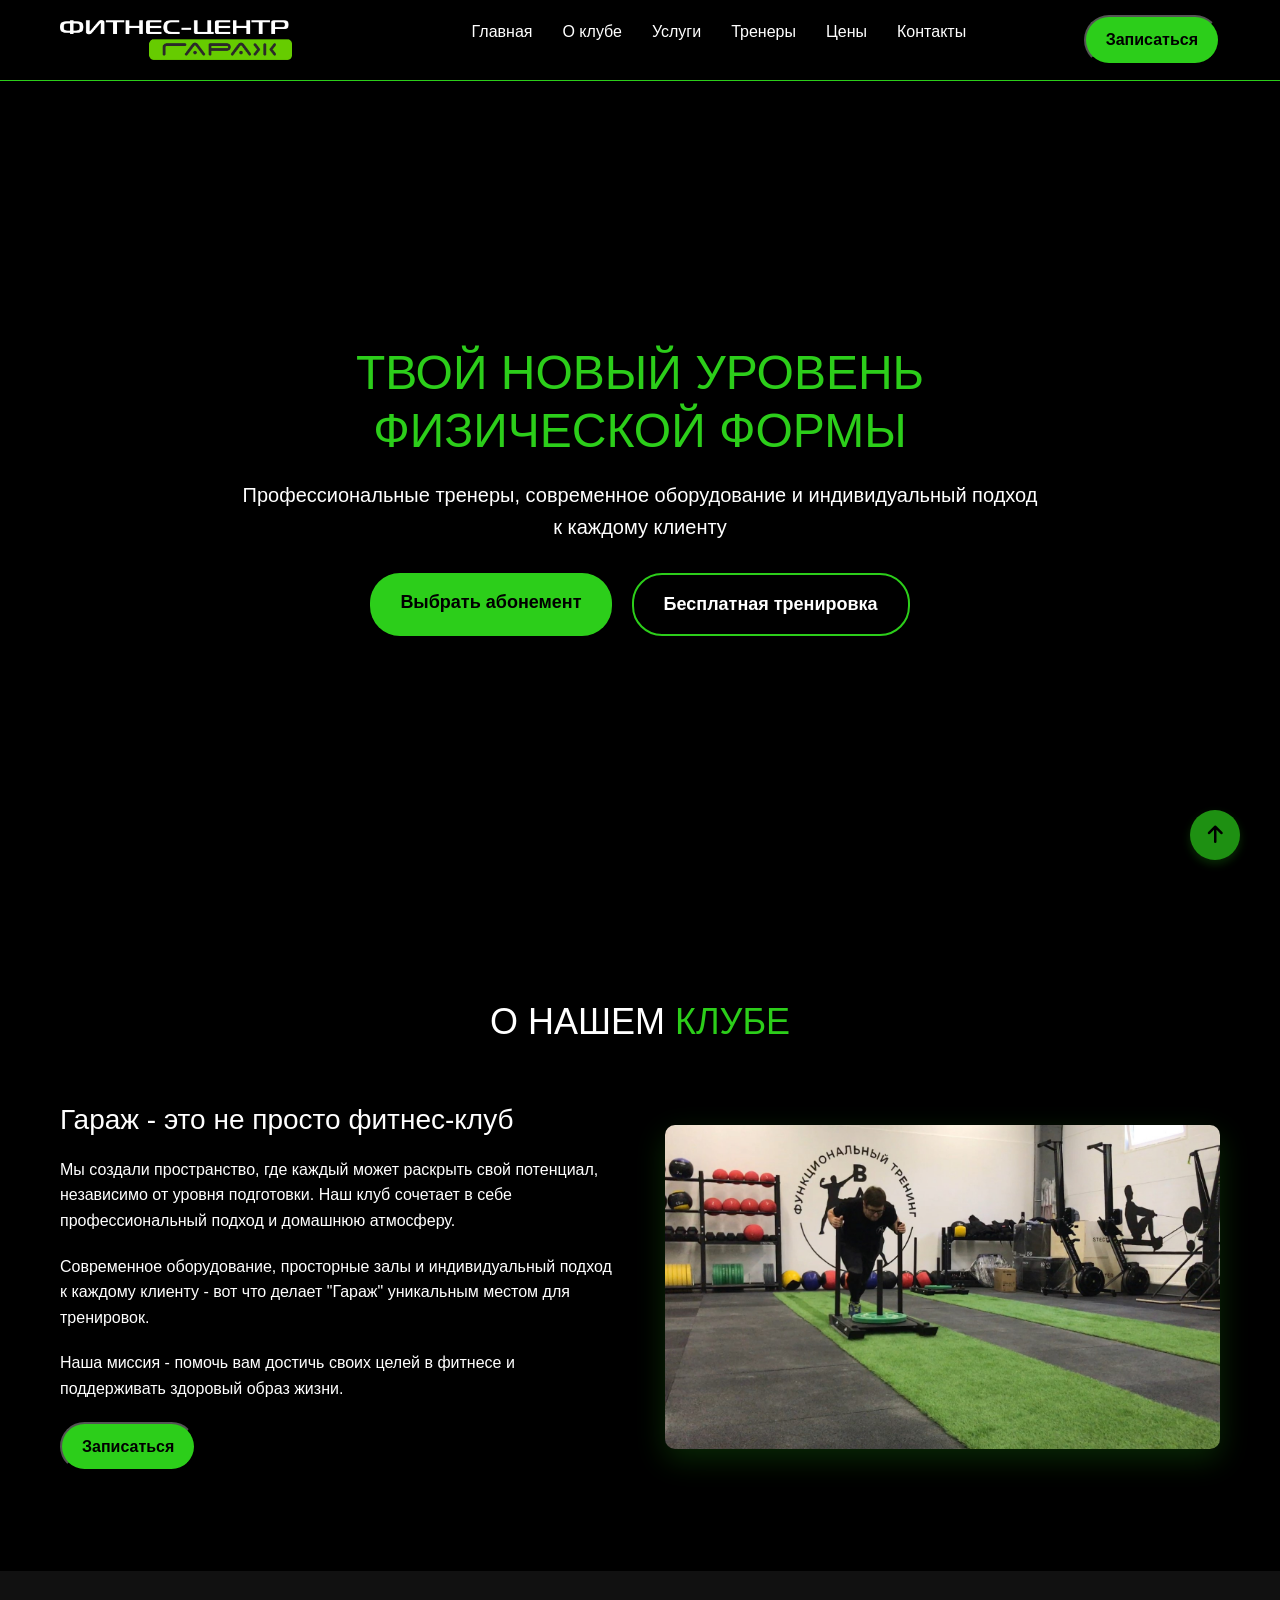
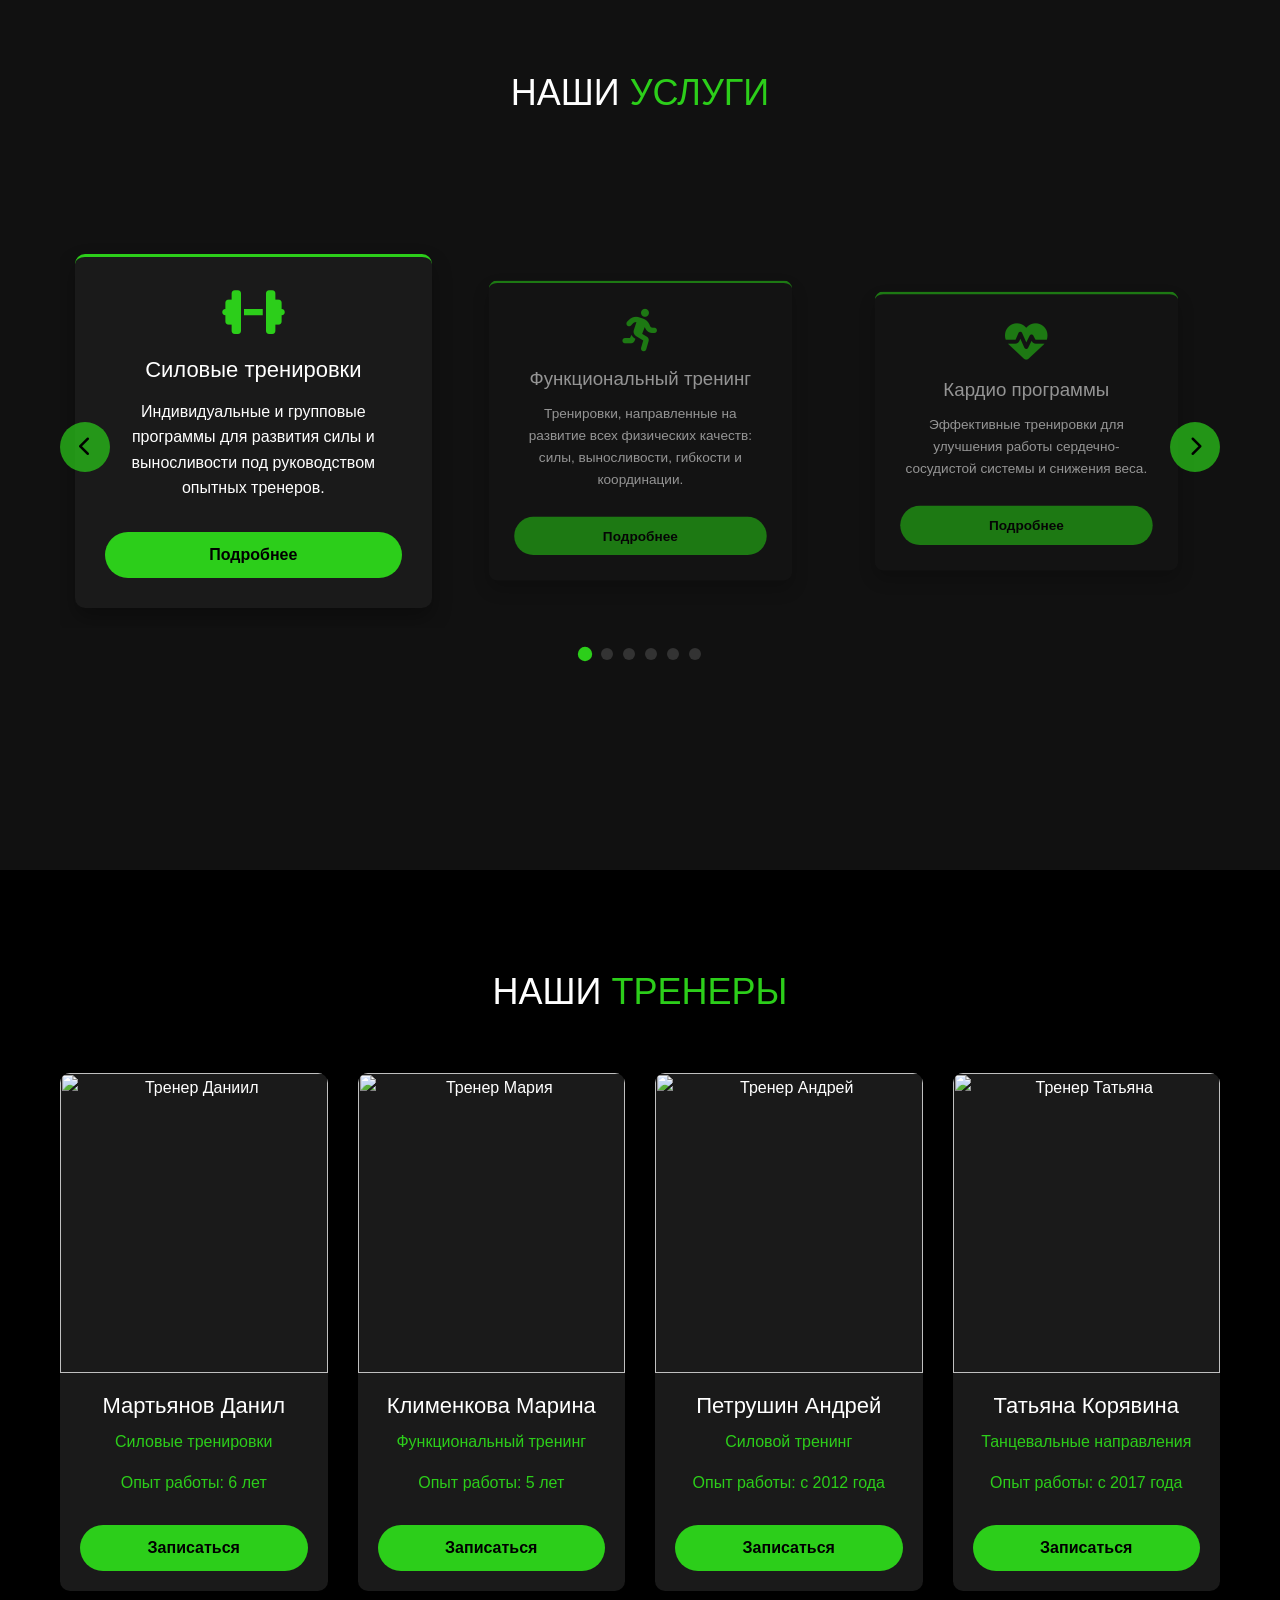
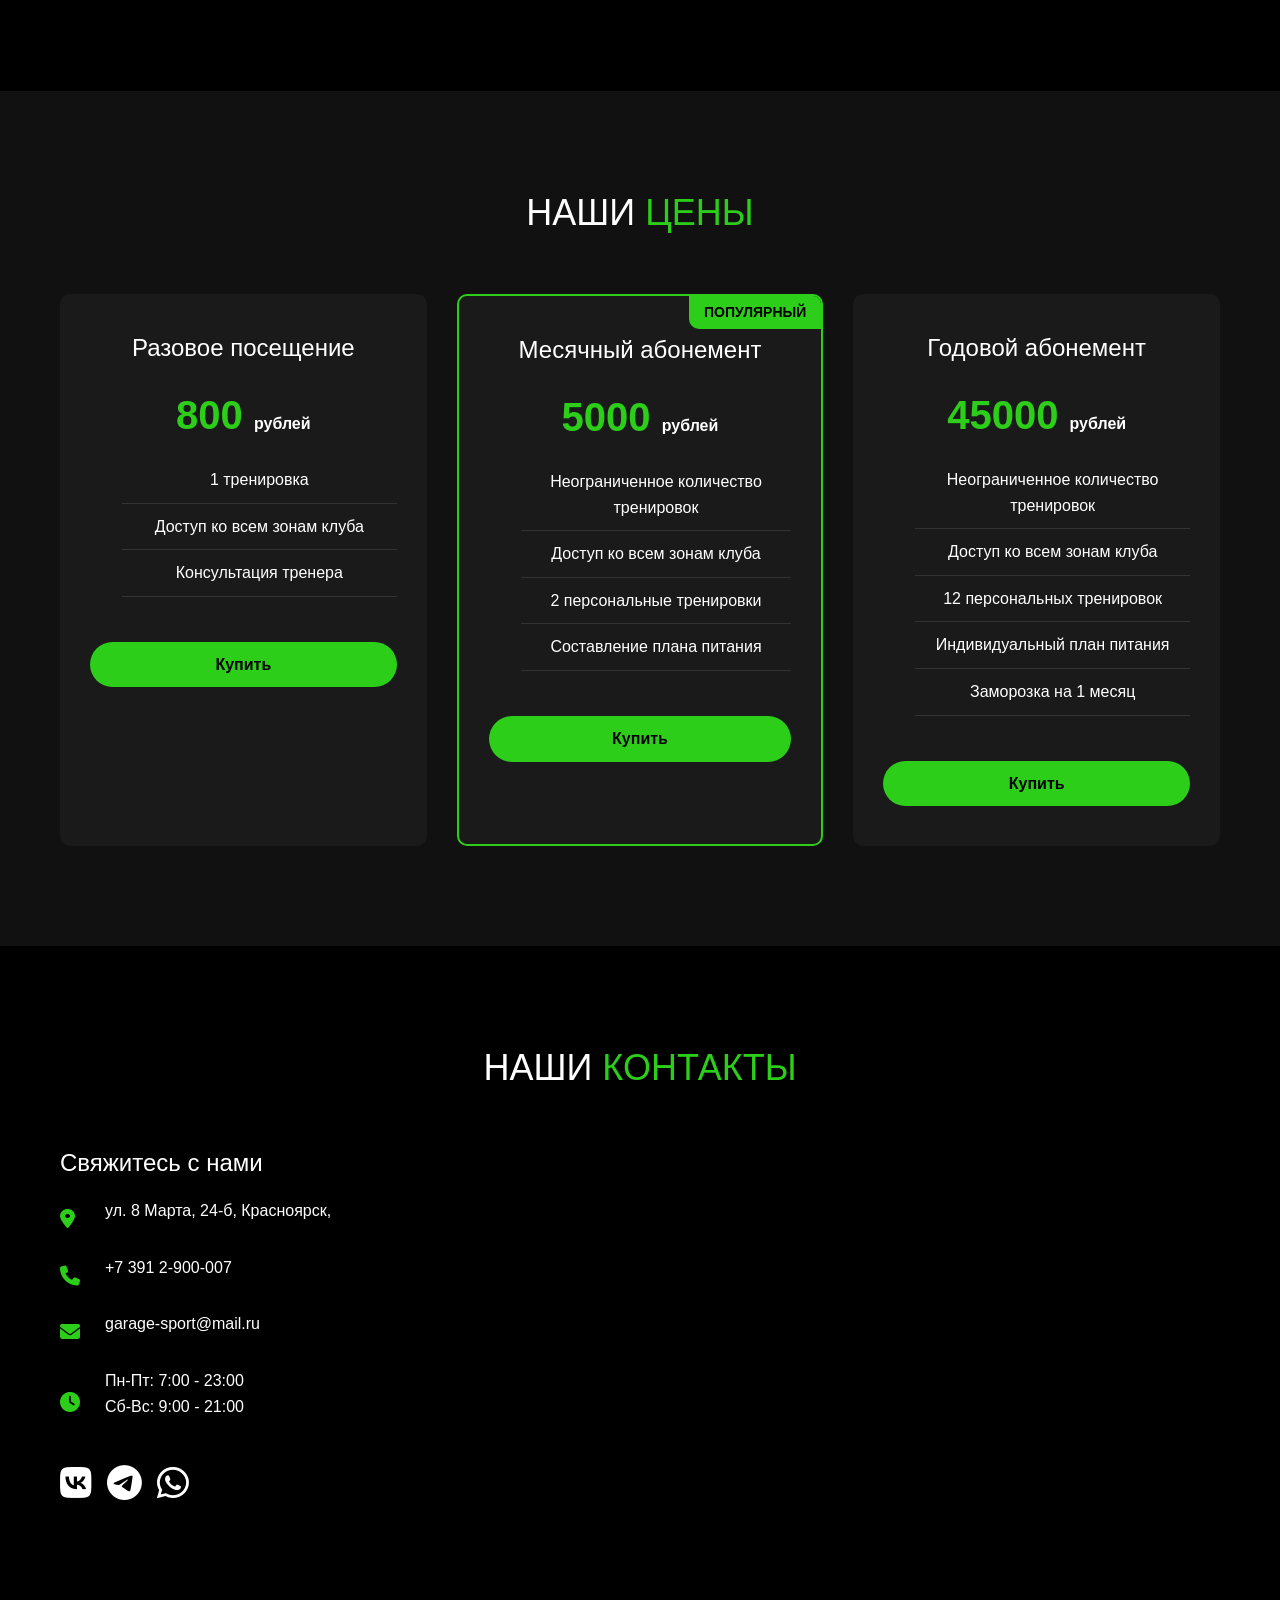
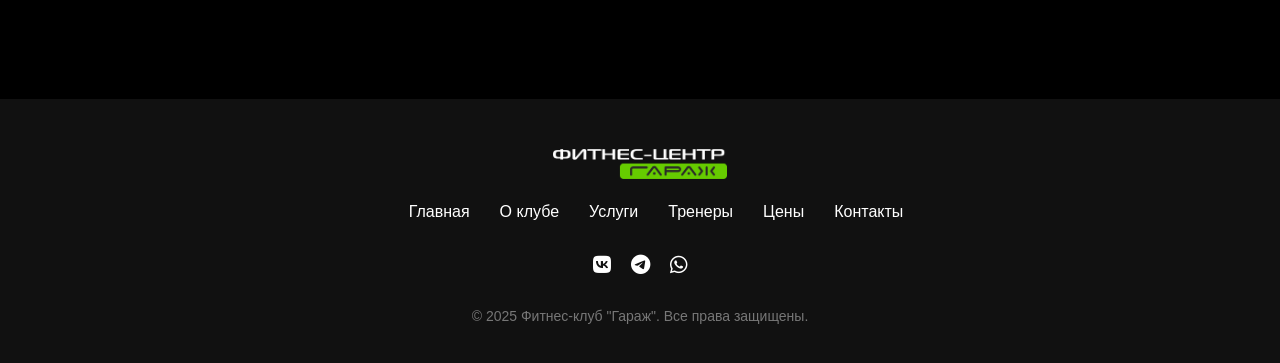
==== docs/index.html @ 4c345657 "Add files via upload" ====
<html lang="ru">
<head>
    <meta charset="UTF-8">
    <title>Фитнес-клуб "Гараж" - Тренировки нового уровня</title>
    <link rel="stylesheet" href="https://cdnjs.cloudflare.com/ajax/libs/font-awesome/6.4.0/css/all.min.css">
    <link href="https://cdn.jsdelivr.net/npm/bootstrap@5.3.0/dist/css/bootstrap.min.css" rel="stylesheet">
    <link rel="stylesheet" href="Main.css">
    <link rel="icon" href="1.png" type="image/png" sizes="64x64">
    <meta name="viewport" content="width=device-width, initial-scale=1.0">
</head>
<body>
    <!-- Шапка с навигацией -->
    <header>
        <div class="container">
            <nav>
                <div class="logo"><img src="garazh_novy_logo1.png" alt="Логотип Гараж" style="height: 40px;"></div>
                <ul class="nav-links">
                    <li><a href="#home">Главная</a></li>
                    <li><a href="#about">О клубе</a></li>
                    <li><a href="#services">Услуги</a></li>
                    <li><a href="#trainers">Тренеры</a></li>
                    <li><a href="#pricing">Цены</a></li>
                    <li><a href="#contact">Контакты</a></li>
                </ul>
                <button class="cta-button" data-bs-toggle="modal" data-bs-target="#registrationModal">Записаться</button>
                <button class="mobile-menu-button" id="mobileMenuButton">
                    <i class="fas fa-bars"></i>
                </button>
            </nav>
        </div>
        <div class="mobile-menu" id="mobileMenu">
            <ul class="mobile-menu-links">
                <li><a href="#home">Главная</a></li>
                <li><a href="#about">О клубе</a></li>
                <li><a href="#services">Услуги</a></li>
                <li><a href="#trainers">Тренеры</a></li>
                <li><a href="#pricing">Цены</a></li>
                <li><a href="#contact">Контакты</a></li>
                <li><button class="cta-button" data-bs-toggle="modal" data-bs-target="#registrationModal">Записаться</button></li>
            </ul>
        </div>
    </header>

    <!-- Модальное окно записи -->
    <div class="modal fade" id="registrationModal" tabindex="-1" aria-labelledby="registrationModalLabel" aria-hidden="true">
        <div class="modal-dialog">
            <div class="modal-content">
                <div class="modal-header">
                    <h5 class="modal-title" id="registrationModalLabel">Запись на тренировку</h5>
                    <button type="button" class="btn-close" data-bs-dismiss="modal" aria-label="Close"></button>
                </div>
                <div class="modal-body">
                    <form id="contactForm">
                        <div class="mb-3">
                            <label for="name" class="form-label">Ваше имя</label>
                            <input type="text" class="form-control" id="name" name="name" required 
                                pattern="[А-Яа-яЁёA-Za-z\s]+" title="Только буквы разрешены">
                        </div>
                        <div class="mb-3">
                            <label for="phone" class="form-label">Телефон</label>
                            <input type="tel" class="form-control" id="phone" name="phone" required 
                                pattern="[\+0-9]{11,}" title="Пожалуйста, введите корректный номер телефона (не менее 11 цифр)">
                        </div>
                        <div class="mb-3">
                            <label for="email" class="form-label">Email</label>
                            <input type="email" class="form-control" id="email" name="email" required>
                        </div>
                        <div class="mb-3">
                            <label for="service" class="form-label">Услуга</label>
                            <select class="form-select" id="service" name="service" required>
                                <option value="" selected disabled>Выберите услугу</option>
                                <option value="Силовые тренировки">Силовые тренировки</option>
                                <option value="Функциональный тренинг">Функциональный тренинг</option>
                                <option value="Кардио программы">Кардио программы</option>
                                <option value="Персональные тренировки">Персональные тренировки</option>
                            </select>
                        </div>
                        <div class="mb-3">
                            <label for="message" class="form-label">Сообщение</label>
                            <textarea class="form-control" id="message" name="message" rows="3"></textarea>
                        </div>
                        <div class="d-grid">
                            <button type="submit" class="btn btn-success btn-lg">Отправить заявку</button>
                        </div>
                    </form>
                </div>
            </div>
        </div>
    </div>
    <!-- Модальное2 -->
    <div class="modal fade" id="successModal" tabindex="-1" aria-labelledby="successModalLabel" aria-hidden="true">
        <div class="modal-dialog">
            <div class="modal-content">
                <div class="modal-header">
                    <h5 class="modal-title" id="successModalLabel">Успешная запись</h5>
                    <button type="button" class="btn-close" data-bs-dismiss="modal" aria-label="Close"></button>
                </div>
                <div class="modal-body text-center">
                    <i class="fas fa-check-circle text-success mb-3" style="font-size: 4rem;"></i>
                    <h4>Спасибо за вашу заявку!</h4>
                    <p>Мы свяжемся с вами в ближайшее время для подтверждения записи.</p>
                </div>
                <div class="modal-footer justify-content-center">
                    <button type="button" class="btn btn-secondary" data-bs-dismiss="modal">Закрыть</button>
                </div>
            </div>
        </div>
    </div>

    <!-- Герой секция -->
    <section class="hero" id="home">
        <div class="container">
            <div class="hero-content fade-in">
                <h1>ТВОЙ НОВЫЙ УРОВЕНЬ ФИЗИЧЕСКОЙ ФОРМЫ</h1>
                <p>Профессиональные тренеры, современное оборудование и индивидуальный подход к каждому клиенту</p>
                <div class="hero-buttons">
                    <a href="#pricing" class="cta-button">Выбрать абонемент</a>
                    <button class="secondary-button" data-bs-toggle="modal" data-bs-target="#registrationModal">Бесплатная тренировка</button>
                </div>
            </div>
        </div>
    </section>

    <!-- О клубе -->
    <section class="about" id="about">
        <div class="container">
            <h2 class="section-title fade-in">О НАШЕМ <span>КЛУБЕ</span></h2>
            <div class="about-content">
                <div class="about-text fade-in delay-1">
                    <h3>Гараж - это не просто фитнес-клуб</h3>
                    <p>Мы создали пространство, где каждый может раскрыть свой потенциал, независимо от уровня подготовки. Наш клуб сочетает в себе профессиональный подход и домашнюю атмосферу.</p>
                    <p>Современное оборудование, просторные залы и индивидуальный подход к каждому клиенту - вот что делает "Гараж" уникальным местом для тренировок.</p>
                    <p>Наша миссия - помочь вам достичь своих целей в фитнесе и поддерживать здоровый образ жизни.</p>
                    <button class="cta-button" data-bs-toggle="modal" data-bs-target="#registrationModal">Записаться</button>
                </div>
                <div class="about-image fade-in delay-2">
                    <img src="Screenshot_2.jpg" alt="Фитнес клуб Гараж" loading="lazy">
                </div>
            </div>
        </div>
    </section>

    <!-- Услуги -->
    <section class="services" id="services">
        <div class="container">
            <h2 class="section-title fade-in">НАШИ <span>УСЛУГИ</span></h2>
            <div class="services-carousel">
                <div class="services-slides-container">
                    <div class="services-slides">
                        <!--  1 -->
                        <div class="service-slide">
                            <div class="service-card">
                                <div class="service-icon">
                                    <i class="fas fa-dumbbell"></i>
                                </div>
                                <h3>Силовые тренировки</h3>
                                <p>Индивидуальные и групповые программы для развития силы и выносливости под руководством опытных тренеров.</p>
                                <a class="service-button" href="Service.html">Подробнее</a>
                            </div>
                        </div>
                        
                        <!--  2  -->
                        <div class="service-slide active">
                            <div class="service-card">
                                <div class="service-icon">
                                    <i class="fas fa-running"></i>
                                </div>
                                <h3>Функциональный тренинг</h3>
                                <p>Тренировки, направленные на развитие всех физических качеств: силы, выносливости, гибкости и координации.</p>
                                <a class="service-button" href="Service.html">Подробнее</a>
                            </div>
                        </div>
                        
                        <!--  3 -->
                        <div class="service-slide">
                            <div class="service-card">
                                <div class="service-icon">
                                    <i class="fas fa-heartbeat"></i>
                                </div>
                                <h3>Кардио программы</h3>
                                <p>Эффективные тренировки для улучшения работы сердечно-сосудистой системы и снижения веса.</p>
                                <a class="service-button" href="Service.html">Подробнее</a>
                            </div>
                        </div>
                        
                        <!--  4 -->
                        <div class="service-slide">
                            <div class="service-card">
                                <div class="service-icon">
                                    <i class="fas fa-user-md"></i>
                                </div>
                                <h3>Персональные тренировки</h3>
                                <p>Индивидуальный подход к каждому клиенту с учетом его целей, уровня подготовки и физических особенностей.</p>
                                <a class="service-button" href="Service.html">Подробнее</a>
                            </div>
                        </div>
                        
                        <!--  5 -->
                        <div class="service-slide">
                            <div class="service-card">
                                <div class="service-icon">
                                    <i class="fas fa-child"></i>
                                </div>
                                <h3>Детский фитнес</h3>
                                <p>Специальные программы для детей, направленные на гармоничное физическое развитие и формирование здоровых привычек.</p>
                                <a class="service-button" href="Service.html">Подробнее</a>
                            </div>
                        </div>
                        
                        <!--  6 -->
                        <div class="service-slide">
                            <div class="service-card">
                                <div class="service-icon">
                                    <i class="fas fa-utensils"></i>
                                </div>
                                <h3>Магазин спортивного питания</h3>
                                <p>Всё для продуктивного фитнеса в одном месте!</p>
                                <a class="service-button" href="Service.html">Подробнее</a>
                            </div>
                        </div>

                        <!--  7 -->
                        <div class="service-slide">
                            <div class="service-card">
                                <div class="service-icon">
                                    <i class="fa-solid fa-bell-concierge"></i>
                                </div>
                                <h3>Гостиница</h3>
                                <p>Современный гостиничный комплекс, предлагающий комфортные условия проживания в течение любого срока.</p>
                                <a class="service-button" href="Service.html">Подробнее</a>
                            </div>
                        </div>
                        
                        <!--  8 -->
                        <div class="service-slide">
                            <div class="service-card">
                                <div class="service-icon">
                                    <i class="fa-solid fa-wheat-awn-circle-exclamation"></i>
                                </div>
                                <h3>Питание</h3>
                                <p>Разработка индивидуальных программ питания для достижения ваших целей: снижение веса, набор массы или поддержание формы.</p>
                                <a class="service-button" href="Service.html">Подробнее</a>
                            </div>
                        </div>
                    </div>
                </div>
                
                <div class="carousel-controls">
                    <button class="carousel-prev"><i class="fas fa-chevron-left"></i></button>
                    <button class="carousel-next"><i class="fas fa-chevron-right"></i></button>
                </div>
                
                <div class="carousel-dots">
                    <div class="carousel-dot" data-slide="0"></div>
                    <div class="carousel-dot active" data-slide="1"></div>
                    <div class="carousel-dot" data-slide="2"></div>
                    <div class="carousel-dot" data-slide="3"></div>
                    <div class="carousel-dot" data-slide="4"></div>
                    <div class="carousel-dot" data-slide="5"></div>
                </div>
            </div>
        </div>
    </section>

    <!-- Тренеры -->
    <section class="trainers" id="trainers">
        <div class="container">
            <h2 class="section-title fade-in">НАШИ <span>ТРЕНЕРЫ</span></h2>
            <div class="trainers-grid">
                <div class="trainer-card fade-in">
                    <div class="trainer-image">
                        <img src="https://garage-sport.ru/wp-content/uploads/2024/05/Мартьянов.jpg" alt="Тренер Даниил" loading="lazy">
                    </div>
                    <div class="trainer-info">
                        <h3>Мартьянов Данил</h3>
                        <p>Силовые тренировки</p>
                        <p>Опыт работы: 6 лет</p>
                        <a class="trainer-button" href="Teacher_Daniil.html">Записаться</a>
                    </div>
                </div>
                <div class="trainer-card fade-in delay-1">
                    <div class="trainer-image">
                        <img src="https://garage-sport.ru/wp-content/uploads/2021/10/Клименкова-Марина.jpg" alt="Тренер Мария" loading="lazy">
                    </div>
                    <div class="trainer-info">
                        <h3>Клименкова Марина</h3>
                        <p>Функциональный тренинг</p>
                        <p>Опыт работы: 5 лет</p>
                        <a class="trainer-button" href="Teacher_Marina.html">Записаться</a>
                    </div>
                </div>
                <div class="trainer-card fade-in delay-2">
                    <div class="trainer-image">
                        <img src="https://garage-sport.ru/wp-content/uploads/2022/01/Петрушин.jpg" alt="Тренер Андрей" loading="lazy">
                    </div>
                    <div class="trainer-info">
                        <h3>Петрушин Андрей</h3>
                        <p>Силовой  тренинг</p>
                        <p>Опыт работы: с 2012 года</p>
                        <a class="trainer-button" href="Teacher_Andrey.html">Записаться</a>
                    </div>
                </div>
                <div class="trainer-card fade-in">
                    <div class="trainer-image">
                        <img src="https://garage-sport.ru/wp-content/uploads/2023/02/sdas.jpg" alt="Тренер Татьяна" loading="lazy">
                    </div>
                    <div class="trainer-info">
                        <h3>Татьяна Корявина</h3>
                        <p>Танцевальные направления</p>
                        <p>Опыт работы: с 2017 года</p>
                        <a class="trainer-button" href="Teacher_Tatyana .html">Записаться</a>
                    </div>
                </div>
            </div>
        </div>
    </section>

    <!-- Цены -->
    <section class="pricing" id="pricing">
        <div class="container">
            <h2 class="section-title fade-in">НАШИ <span>ЦЕНЫ</span></h2>
            <div class="pricing-grid">
                <div class="pricing-card fade-in">
                    <h3>Разовое посещение</h3>
                    <div class="price">800 <span>рублей</span></div>
                    <ul class="pricing-features">
                        <li>1 тренировка</li>
                        <li>Доступ ко всем зонам клуба</li>
                        <li>Консультация тренера</li>
                    </ul>
                    <button class="pricing-button" data-bs-toggle="modal" data-bs-target="#registrationModal">Купить</button>
                </div>
                <div class="pricing-card popular fade-in delay-1">
                    <div class="popular-label">ПОПУЛЯРНЫЙ</div>
                    <h3>Месячный абонемент</h3>
                    <div class="price">5000 <span>рублей</span></div>
                    <ul class="pricing-features">
                        <li>Неограниченное количество тренировок</li>
                        <li>Доступ ко всем зонам клуба</li>
                        <li>2 персональные тренировки</li>
                        <li>Составление плана питания</li>
                    </ul>
                    <button class="pricing-button" data-bs-toggle="modal" data-bs-target="#registrationModal">Купить</button>
                </div>
                <div class="pricing-card fade-in delay-2">
                    <h3>Годовой абонемент</h3>
                    <div class="price">45000 <span>рублей</span></div>
                    <ul class="pricing-features">
                        <li>Неограниченное количество тренировок</li>
                        <li>Доступ ко всем зонам клуба</li>
                        <li>12 персональных тренировок</li>
                        <li>Индивидуальный план питания</li>
                        <li>Заморозка на 1 месяц</li>
                    </ul>
                    <button class="pricing-button" data-bs-toggle="modal" data-bs-target="#registrationModal">Купить</button>
                </div>
            </div>
        </div>
    </section>

    <!-- Контакты -->
    <section class="contact" id="contact">
        <div class="container">
            <h2 class="section-title fade-in">НАШИ <span>КОНТАКТЫ</span></h2>
            <div class="contact-container">
                <div class="contact-info fade-in">
                    <h3>Свяжитесь с нами</h3>
                    <div class="contact-details">
                        <div class="contact-item">
                            <div class="contact-icon"><i class="fas fa-map-marker-alt"></i></div>
                            <p>ул. 8 Марта, 24-б, Красноярск,</p>
                        </div>
                        <div class="contact-item">
                            <div class="contact-icon"><i class="fas fa-phone"></i></div>
                            <p>+7 391 2-900-007</p>
                        </div>
                        <div class="contact-item">
                            <div class="contact-icon"><i class="fas fa-envelope"></i></div>
                            <p>garage-sport@mail.ru</p>
                        </div>
                        <div class="contact-item">
                            <div class="contact-icon"><i class="fas fa-clock"></i></div>
                            <p>Пн-Пт: 7:00 - 23:00<br>Сб-Вс: 9:00 - 21:00</p>
                        </div>
                    </div>
                    <div class="social-links">
                        <a href="https://vk.com/garagesportru" aria-label="ВКонтакте"><i class="fab fa-vk fa-2x"></i></a>
                        <a href="https://t.me/garageforyou24" aria-label="Telegram"><i class="fab fa-telegram fa-2x"></i></a>
                        <a href="https://wa.me/+79504060400?text=Обращение+из+Яндекс+Карт%0AЗдравствуйте!+Меня+заинтересовало+ваше+предложение" aria-label="WhatsApp"><i class="fab fa-whatsapp fa-2x"></i></a>
                    </div>
                </div>
                <div class="contact-map fade-in delay-1">
                    <iframe src="https://www.google.com/maps/embed?pb=!1m18!1m12!1m3!1d788.2603884751954!2d92.81135227003271!3d56.026689305291946!2m3!1f0!2f0!3f0!3m2!1i1024!2i768!4f13.1!3m3!1m2!1s0x5cd7adc8868409b1%3A0xeab7775e6a8e5b15!2z0JPQkNCg0JDQlg!5e0!3m2!1sru!2sru!4v1750256083802!5m2!1sru!2sru" width="600" height="450" style="border:0;" allowfullscreen="" loading="lazy" referrerpolicy="no-referrer-when-downgrade"></iframe>
                </div>
            </div>
        </div>
    </section>

    <!-- подвал -->
    <footer>
        <div class="container">
            <div class="footer-logo"><img src="garazh_novy_logo1.png" alt="Логотип Гараж" style="height: 30px;"></div>
            <ul class="footer-links">
                <li><a href="#home">Главная</a></li>
                <li><a href="#about">О клубе</a></li>
                <li><a href="#services">Услуги</a></li>
                <li><a href="#trainers">Тренеры</a></li>
                <li><a href="#pricing">Цены</a></li>
                <li><a href="#contact">Контакты</a></li>
            </ul>
            <div class="social-links-footer">
                <a href="https://vk.com/garagesportru" aria-label="ВКонтакте"><i class="fab fa-vk"></i></a>
                <a href="https://t.me/garageforyou24" aria-label="Telegram"><i class="fab fa-telegram"></i></a>
                <a href="https://wa.me/+79504060400?text=Обращение+из+Яндекс+Карт%0AЗдравствуйте!+Меня+заинтересовало+ваше+предложение" aria-label="WhatsApp"><i class="fab fa-whatsapp"></i></a>
            </div>
            <p class="copyright">© 2025 Фитнес-клуб "Гараж". Все права защищены.</p>
        </div>
    </footer>

    <!-- Bootstrap JS -->
    <script src="https://cdn.jsdelivr.net/npm/bootstrap@5.3.0/dist/js/bootstrap.bundle.min.js"></script>
    
    <script>
        // Мобильное меню
        document.getElementById('mobileMenuButton').addEventListener('click', function() {
            document.getElementById('mobileMenu').classList.toggle('active');
        });

        // Карусель услуг 
        document.addEventListener('DOMContentLoaded', function() {
            const slides = document.querySelector('.services-slides');
            const slideItems = document.querySelectorAll('.service-slide');
            const dots = document.querySelectorAll('.carousel-dot');
            let currentSlide = 0; 
            let autoScroll;

            // обновление карусели
            function updateCarousel() {
                slides.style.transform = `translateX(${-currentSlide * 33.333}%)`;
                
                slideItems.forEach((slide, i) => {
                    slide.classList.toggle('active', i === currentSlide);
                    slide.style.display = window.innerWidth <= 768 && i !== currentSlide ? 'none' : 'block';
                });
                
                dots.forEach((dot, i) => dot.classList.toggle('active', i === currentSlide));
            }

            // карусель точки
            function goToSlide(index) {
                currentSlide = (index + slideItems.length) % slideItems.length;
                updateCarousel();
                resetAutoScroll();
            }

            function nextSlide() { goToSlide(currentSlide + 1); }
            function prevSlide() { goToSlide(currentSlide - 1); }

            // прокрут карусели
            function resetAutoScroll() {
                clearInterval(autoScroll);
                autoScroll = setInterval(nextSlide, 2500);
            }

            // клики по карусели
            document.querySelector('.carousel-prev').addEventListener('click', prevSlide);
            document.querySelector('.carousel-next').addEventListener('click', nextSlide);
            
            dots.forEach((dot, i) => dot.addEventListener('click', () => goToSlide(i)));
            
            document.querySelector('.services-slides-container').addEventListener('mouseenter', () => clearInterval(autoScroll));
            document.querySelector('.services-slides-container').addEventListener('mouseleave', resetAutoScroll);
            
            window.addEventListener('resize', updateCarousel);
            
            // Обновление карусели
            updateCarousel();
            resetAutoScroll();

            // Заявка
            document.getElementById('contactForm').addEventListener('submit', function(e) {
                e.preventDefault();
                
               
                
                // Закрытие модального
                var registrationModal = bootstrap.Modal.getInstance(document.getElementById('registrationModal'));
                registrationModal.hide();
                
                // Модальное успех
                var successModal = new bootstrap.Modal(document.getElementById('successModal'));
                successModal.show();
            });
        });
    </script>
    <!-- Кнопка "Наверх" -->
    <a href="#home" class="back-to-top" aria-label="Наверх">
        <i class="fas fa-arrow-up"></i>
    </a>
</body>
</html>
---- docs/Main.css ----
* {
    margin: 0;
    padding: 0;
    box-sizing: border-box;
    font-family: 'Arial', sans-serif;
}

body {
    background-color: #000;
    color: #fff;
    line-height: 1.6;
}

.container {
    width: 100%;
    max-width: 1200px;
    margin: 0 auto;
    padding: 0 20px;
}

/* Навигация */
header {
    position: fixed;
    background-color: #000;
    width: 100%;
    top: 0;
    z-index: 1000;
    padding: 15px 0;
    border-bottom: 1px solid #2CCE1A;
}

nav {
    display: flex;
    justify-content: space-between;
    align-items: center;
}

.logo {
    font-size: 28px;
    font-weight: bold;
    color: #2CCE1A;
}

.logo span {
    color: #fff;
}

.nav-links {
    display: flex;
    list-style: none;
}

.nav-links li {
    margin-left: 30px;
}

.nav-links a {
    color: #fff;
    text-decoration: none;
    font-weight: 500;
    transition: color 0.3s;
}

.nav-links a:hover {
    color: #2CCE1A;
}

.cta-button {
    background-color: #2CCE1A;
    color: #000;
    padding: 10px 20px;
    border-radius: 30px;
    font-weight: bold;
    transition: all 0.3s;
    text-decoration: none;
    display: inline-block;
}

.cta-button:hover {
    background-color: #25b015;
    transform: translateY(-2px);
}

/* Мобильное меню */
.mobile-menu-button {
    display: none;
    background: none;
    border: none;
    color: #fff;
    font-size: 24px;
    cursor: pointer;
}

.mobile-menu {
    display: none;
    position: fixed;
    top: 80px;
    left: 0;
    width: 100%;
    background-color: #000;
    padding: 20px;
    border-bottom: 1px solid #2CCE1A;
    z-index: 999;
}

.mobile-menu.active {
    display: block;
}

.mobile-menu-links {
    list-style: none;
}

.mobile-menu-links li {
    margin-bottom: 15px;
}

.mobile-menu-links a {
    color: #fff;
    text-decoration: none;
    font-size: 18px;
}

/* Герой секция */
.hero {
    height: 100vh;
    background: linear-gradient(rgba(0, 0, 0, 0.7), rgba(0, 0, 0, 0.7)), url('https://images.unsplash.com/photo-1571902943202-507ec2618e8f?ixlib=rb-1.2.1&auto=format&fit=crop&w=1350&q=80') no-repeat center center/cover;
    display: flex;
    align-items: center;
    text-align: center;
    padding-top: 80px;
}

.hero-content {
    max-width: 800px;
    margin: 0 auto;
}

.hero h1 {
    font-size: 48px;
    margin-bottom: 20px;
    color: #2CCE1A;
}

.hero p {
    font-size: 20px;
    margin-bottom: 30px;
}

.hero-buttons {
    display: flex;
    justify-content: center;
    gap: 20px;
}

.hero-buttons .cta-button {
    padding: 15px 30px;
    font-size: 18px;
}

.secondary-button {
    background-color: transparent;
    color: #fff;
    padding: 15px 30px;
    border-radius: 30px;
    font-weight: bold;
    border: 2px solid #2CCE1A;
    transition: all 0.3s;
    font-size: 18px;
    text-decoration: none;
    display: inline-block;
}

.secondary-button:hover {
    background-color: #2CCE1A;
    color: #000;
    transform: translateY(-2px);
}

/* О клубе */
.about {
    padding: 100px 0;
}

.section-title {
    text-align: center;
    margin-bottom: 60px;
    font-size: 36px;
}

.section-title span {
    color: #2CCE1A;
}

.about-content {
    display: flex;
    align-items: center;
    gap: 50px;
}

.about-text {
    flex: 1;
}

.about-text h3 {
    font-size: 28px;
    margin-bottom: 20px;
}

.about-text p {
    margin-bottom: 20px;
    font-size: 16px;
}

.about-image {
    flex: 1;
    border-radius: 10px;
    overflow: hidden;
    box-shadow: 0 10px 30px rgba(44, 206, 26, 0.2);
}

.about-image img {
    width: 100%;
    height: auto;
    display: block;
}

/* Услуги */
.services {
    padding: 100px 0;
    background-color: #111;
}

.services-grid {
    display: grid;
    grid-template-columns: repeat(auto-fit, minmax(300px, 1fr));
    gap: 30px;
    margin-top: 50px;
}

.service-card {
    background-color: #1a1a1a;
    border-radius: 10px;
    padding: 30px;
    text-align: center;
    transition: transform 0.3s;
    border-top: 3px solid #2CCE1A;
}

.service-card:hover {
    transform: translateY(-10px);
}

.service-icon {
    font-size: 50px;
    color: #2CCE1A;
    margin-bottom: 20px;
}

.service-card h3 {
    font-size: 22px;
    margin-bottom: 15px;
}
    
 /* Стили для карусели  */
        .services-carousel {
            position: relative;
            width: 100%;
            max-width: 1200px;
            margin: 50px auto;
            overflow: hidden;
            padding: 60px 0;
        }
        
        .services-slides-container {
            width: 100%;
            overflow: hidden;
        }
        
        .services-slides {
            display: flex;
            transition: transform 0.5s ease;
            align-items: center;
            padding: 20px 0;
        }
        
        .service-slide {
            flex: 0 0 33.333%;
            padding: 0 15px;
            box-sizing: border-box;
            transition: all 0.3s ease;
            transform: scale(0.85);
            opacity: 0.7;
            filter: brightness(0.8);
        }
        
        .service-slide.active {
            transform: scale(1);
            opacity: 1;
            filter: brightness(1);
            z-index: 2;
        }
        
        .service-card {
            background-color: #1a1a1a;
            border-radius: 10px;
            padding: 30px;
            text-align: center;
            transition: all 0.3s;
            border-top: 3px solid #2CCE1A;
            height: 100%;
            box-shadow: 0 10px 20px rgba(0,0,0,0.3);
        }
        
        .service-card:hover {
            transform: translateY(-10px);
        }
        
        .service-icon {
            font-size: 50px;
            color: #2CCE1A;
            margin-bottom: 20px;
        }
        
        .service-card h3 {
            font-size: 22px;
            margin-bottom: 15px;
        }
        
        .carousel-controls {
            position: absolute;
            top: 50%;
            left: 0;
            right: 0;
            display: flex;
            justify-content: space-between;
            transform: translateY(-50%);
            z-index: 10;
            pointer-events: none;
        }
        
        .carousel-prev, .carousel-next {
            background-color: rgba(44, 206, 26, 0.7);
            color: #000;
            border: none;
            width: 50px;
            height: 50px;
            border-radius: 50%;
            cursor: pointer;
            transition: all 0.3s;
            display: flex;
            align-items: center;
            justify-content: center;
            pointer-events: all;
            font-size: 20px;
        }
        
        .carousel-prev:hover, .carousel-next:hover {
            background-color: #2CCE1A;
            transform: scale(1.1);
        }
        
        .carousel-dots {
            display: flex;
            justify-content: center;
            margin-top: 20px;
        }
        
        .carousel-dot {
            width: 12px;
            height: 12px;
            border-radius: 50%;
            background-color: #333;
            margin: 0 5px;
            cursor: pointer;
            transition: all 0.3s;
        }
        
        .carousel-dot.active {
            background-color: #2CCE1A;
            transform: scale(1.2);
        }
        
        @media (max-width: 768px) {
            .service-slide {
                flex: 0 0 100%;
                padding: 0 30px;
            }
            
            .service-slide:not(.active) {
                display: none;
            }
            
            .carousel-controls {
                display: none;
            }
        }
/* Тренеры */
.trainers {
    padding: 100px 0;
}

.trainers-grid {
    display: grid;
    grid-template-columns: repeat(auto-fit, minmax(250px, 1fr));
    gap: 30px;
    margin-top: 50px;
}

.trainer-card {
    background-color: #1a1a1a;
    border-radius: 10px;
    overflow: hidden;
    text-align: center;
    transition: transform 0.3s;
}

.trainer-card:hover {
    transform: translateY(-10px);
}

.trainer-image {
    height: 300px;
    overflow: hidden;
}

.trainer-image img {
    width: 100%;
    height: 100%;
    object-fit: cover;
    transition: transform 0.5s;
}

.trainer-card:hover .trainer-image img {
    transform: scale(1.1);
}

.trainer-info {
    padding: 20px;
}

.trainer-info h3 {
    font-size: 22px;
    margin-bottom: 10px;
}

.trainer-info p {
    color: #2CCE1A;
    font-weight: 500;
    margin-bottom: 15px;
}

.social-links {
    display: flex;
    justify-content: center;
    gap: 15px;
}

.social-links a {
    color: #fff;
    font-size: 18px;
    transition: color 0.3s;
}

.social-links a:hover {
    color: #2CCE1A;
}

/* Цены */
.pricing {
    padding: 100px 0;
    background-color: #111;
}

.pricing-grid {
    display: grid;
    grid-template-columns: repeat(auto-fit, minmax(300px, 1fr));
    gap: 30px;
    margin-top: 50px;
}

.pricing-card {
    background-color: #1a1a1a;
    border-radius: 10px;
    padding: 40px 30px;
    text-align: center;
    transition: transform 0.3s;
    position: relative;
    overflow: hidden;
}

.pricing-card.popular {
    border: 2px solid #2CCE1A;
}

.popular-label {
    position: absolute;
    top: 0;
    right: 0;
    background-color: #2CCE1A;
    color: #000;
    padding: 5px 15px;
    font-weight: bold;
    font-size: 14px;
    border-bottom-left-radius: 10px;
}

.pricing-card h3 {
    font-size: 24px;
    margin-bottom: 20px;
}

.price {
    font-size: 40px;
    font-weight: bold;
    margin-bottom: 20px;
    color: #2CCE1A;
}

.price span {
    font-size: 16px;
    color: #fff;
}

.pricing-features {
    list-style: none;
    margin-bottom: 30px;
}

.pricing-features li {
    margin-bottom: 10px;
    padding-bottom: 10px;
    border-bottom: 1px solid #333;
}

/* Контакты */
.contact {
    padding: 100px 0;
}

.contact-container {
    display: flex;
    gap: 50px;
}

.contact-info {
    flex: 1;
}

.contact-info h3 {
    font-size: 24px;
    margin-bottom: 20px;
}

.contact-details {
    margin-bottom: 30px;
}

.contact-item {
    display: flex;
    align-items: center;
    margin-bottom: 15px;
}

.contact-icon {
    color: #2CCE1A;
    font-size: 20px;
    margin-right: 15px;
    width: 30px;
}

.contact-form {
    flex: 1;
    background-color: #1a1a1a;
    padding: 30px;
    border-radius: 10px;
}

.contact-form h3 {
    font-size: 24px;
    margin-bottom: 20px;
}

.contact-form .form-control,
.contact-form .form-select {
    background-color: #333;
    border: 1px solid #444;
    color: #fff;
    padding: 12px 15px;
    border-radius: 5px;
}

.contact-form .form-control:focus,
.contact-form .form-select:focus {
    background-color: #444;
    color: #fff;
    border-color: #2CCE1A;
    box-shadow: 0 0 0 0.25rem rgba(44, 206, 26, 0.25);
}

.contact-form .form-label {
    font-weight: 500;
    margin-bottom: 8px;
    color: #fff;
}

.contact-form .btn-success {
    background-color: #2CCE1A;
    color: #000;
    border: none;
    padding: 12px;
    font-weight: bold;
    transition: all 0.3s;
}

.contact-form .btn-success:hover {
    background-color: #25b015;
    transform: translateY(-2px);
}

.contact-form .btn-lg {
    font-size: 16px;
}

.mb-3 {
    margin-bottom: 1rem ;
}

.d-grid {
    display: grid ;
}
.contact-info .social-links {
    justify-content: flex-start; 
    margin-top: 20px; 
}
/* подвал */
footer {
    background-color: #111;
    padding: 50px 0 20px;
    text-align: center;
}

.footer-logo {
    font-size: 28px;
    font-weight: bold;
    color: #2CCE1A;
    margin-bottom: 20px;
}

.footer-logo span {
    color: #fff;
}

.footer-links {
    display: flex;
    justify-content: center;
    list-style: none;
    margin-bottom: 30px;
    flex-wrap: wrap;
}

.footer-links li {
    margin: 0 15px;
}

.footer-links a {
    color: #fff;
    text-decoration: none;
    transition: color 0.3s;
}

.footer-links a:hover {
    color: #2CCE1A;
}

.social-links-footer {
    display: flex;
    justify-content: center;
    gap: 20px;
    margin-bottom: 30px;
}

.social-links-footer a {
    color: #fff;
    font-size: 20px;
    transition: color 0.3s;
}

.social-links-footer a:hover {
    color: #2CCE1A;
}

.copyright {
    color: #777;
    font-size: 14px;
}

/* Модальное окно */
.modal-content {
    background-color: #1a1a1a;
    color: #fff;
    border: 1px solid #2CCE1A;
}

.modal-header {
    border-bottom: 1px solid #2CCE1A;
}

.modal-title {
    color: #2CCE1A;
}

.btn-close {
    filter: invert(1);
}

/* Кнопки в карточках */
.service-button, .trainer-button, .pricing-button, .map-button {
    background-color: #2CCE1A;
    color: #000;
    border: none;
    padding: 10px 20px;
    border-radius: 30px;
    font-weight: bold;
    transition: all 0.3s;
    display: inline-block;
    margin-top: 15px;
    width: 100%;
    text-align: center;
    text-decoration: none;
}

.service-button:hover, .trainer-button:hover, .pricing-button:hover, .map-button:hover {
    background-color: #25b015;
    transform: translateY(-2px);
    color: #000;
}

/* Форма */
.form-control, .form-select {
    background-color: #333;
    border: 1px solid #444;
    color: #fff;
}

.form-control:focus, .form-select:focus {
    background-color: #444;
    color: #fff;
    border-color: #2CCE1A;
    box-shadow: 0 0 0 0.25rem rgba(44, 206, 26, 0.25);
}

.form-label {
    font-weight: 500;
    color: #fff;
}

/* Сообщение об успехе */
.text-success {
    color: #2CCE1A ;
}

/* Карта */
.contact-map {
    position: relative;
    border-radius: 10px;
    overflow: hidden;
}

.map-button {
    position: absolute;
    bottom: 20px;
    left: 50%;
    transform: translateX(-50%);
    width: auto;
    padding: 10px 30px;
}
/* Кнопка вверх */
.back-to-top {
    position: fixed;
    bottom: 40px;
    right: 40px;
    width: 50px;
    height: 50px;
    background-color: #2CCE1A;
    color: #000;
    border-radius: 50%;
    display: flex;
    align-items: center;
    justify-content: center;
    font-size: 20px;
    cursor: pointer;
    opacity: 0.7;
    visibility: visible;
    transition: all 0.3s ease;
    z-index: 999;
    box-shadow: 0 4px 10px rgba(44, 206, 26, 0.3);
    text-decoration: none;
}

.back-to-top:hover {
    background-color: #25b015;
    transform: translateY(-3px);
    box-shadow: 0 6px 15px rgba(44, 206, 26, 0.4);
    opacity: 1;
}

/* Плавная прокрутка для всей страницы */
html {
    scroll-behavior: smooth;
}
/* Анимации */
@keyframes fadeIn {
    from { opacity: 0; transform: translateY(20px); }
    to { opacity: 1; transform: translateY(0); }
}

.fade-in {
    animation: fadeIn 1s ease-out forwards;
}

.delay-1 {
    animation-delay: 0.2s;
}

.delay-2 {
    animation-delay: 0.4s;
}

.delay-3 {
    animation-delay: 0.6s;
}

/* Адаптивка */
@media (max-width: 768px) {
    .nav-links, .cta-button {
        display: none;
    }
    
    .mobile-menu-button {
        display: block;
    }
    
    .hero h1 {
        font-size: 2rem;
    }
    
    .hero p {
        font-size: 1rem;
    }
    
    .hero-buttons {
        flex-direction: column;
        align-items: center;
    }
    
    .section-title {
        font-size: 1.7rem;
    }
    
    .contact-map {
        height: 300px;
    }
}

@media (max-width: 480px) {
    .hero h1 {
        font-size: 1.7rem;
    }
    
    .section-title {
        font-size: 1.5rem;
    }
    
    .about-text h3, .contact-info h3, .contact-form h3 {
        font-size: 1.3rem;
    }
}
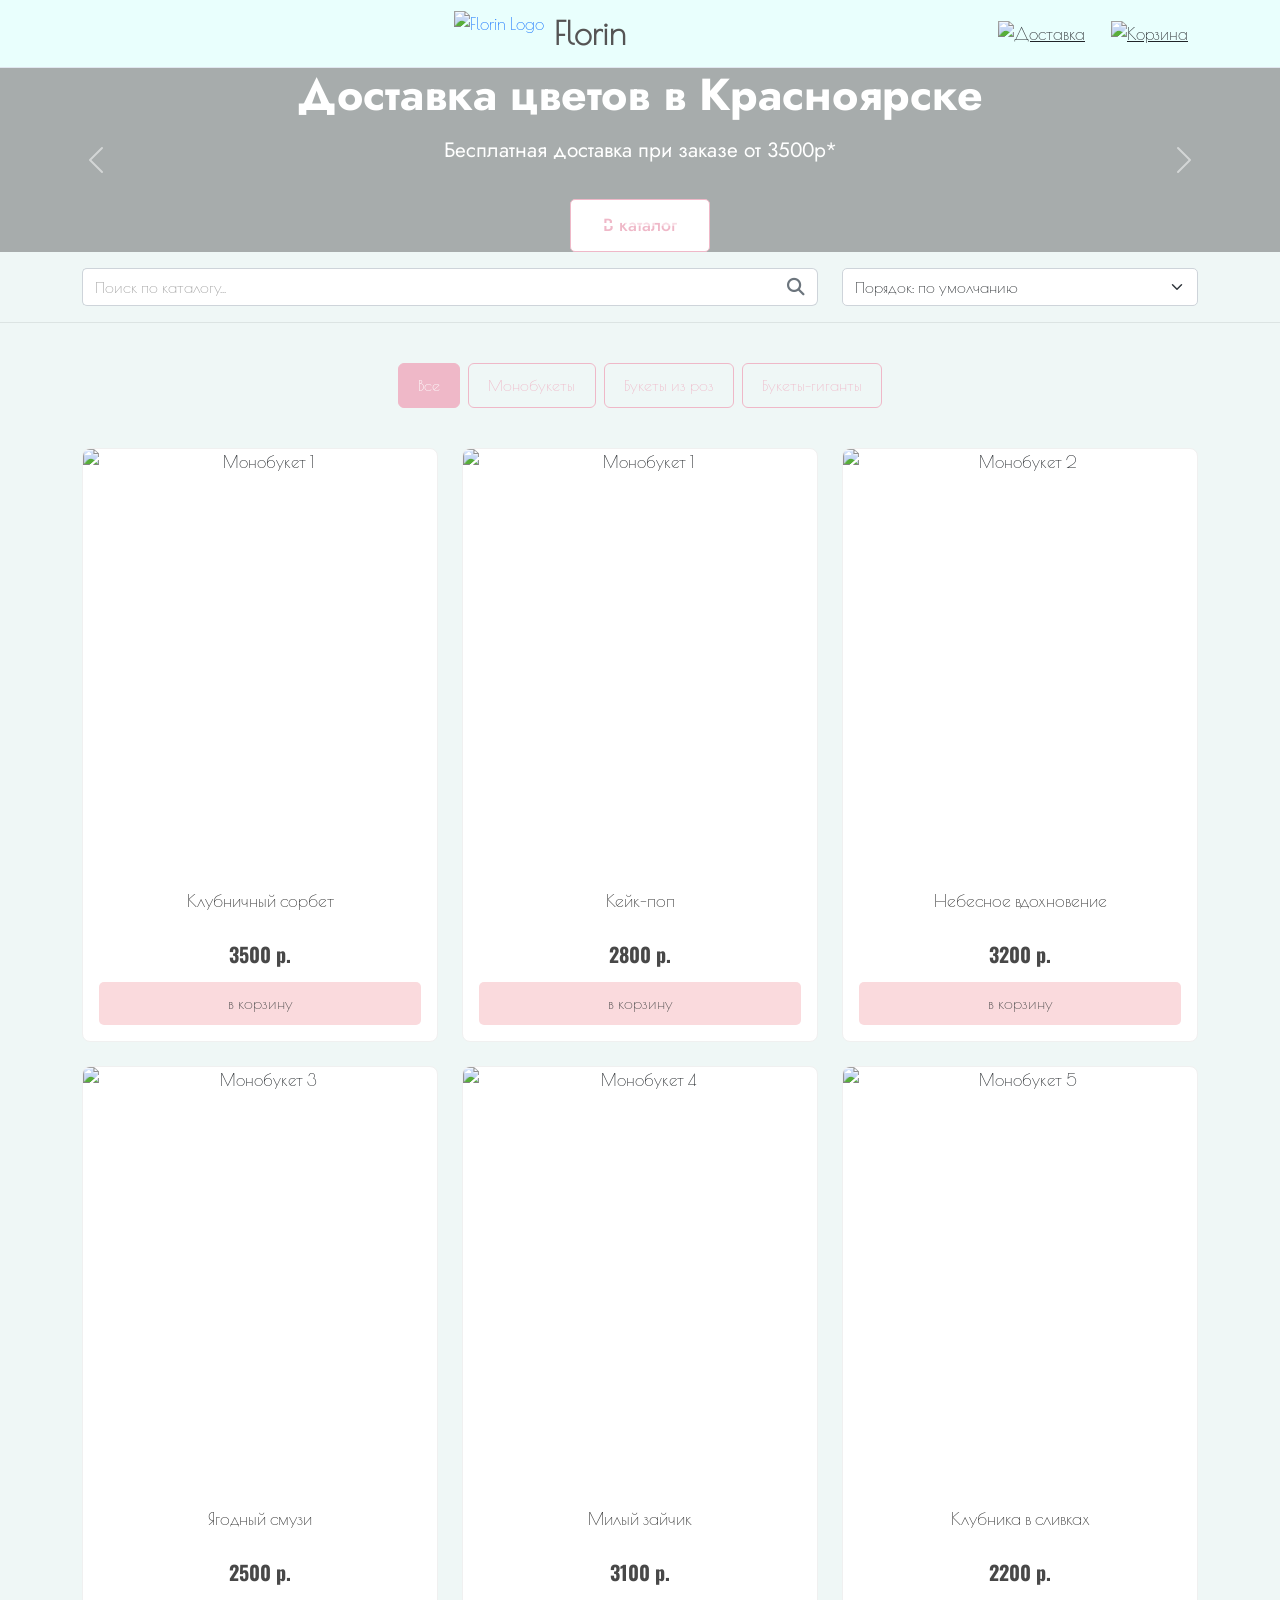
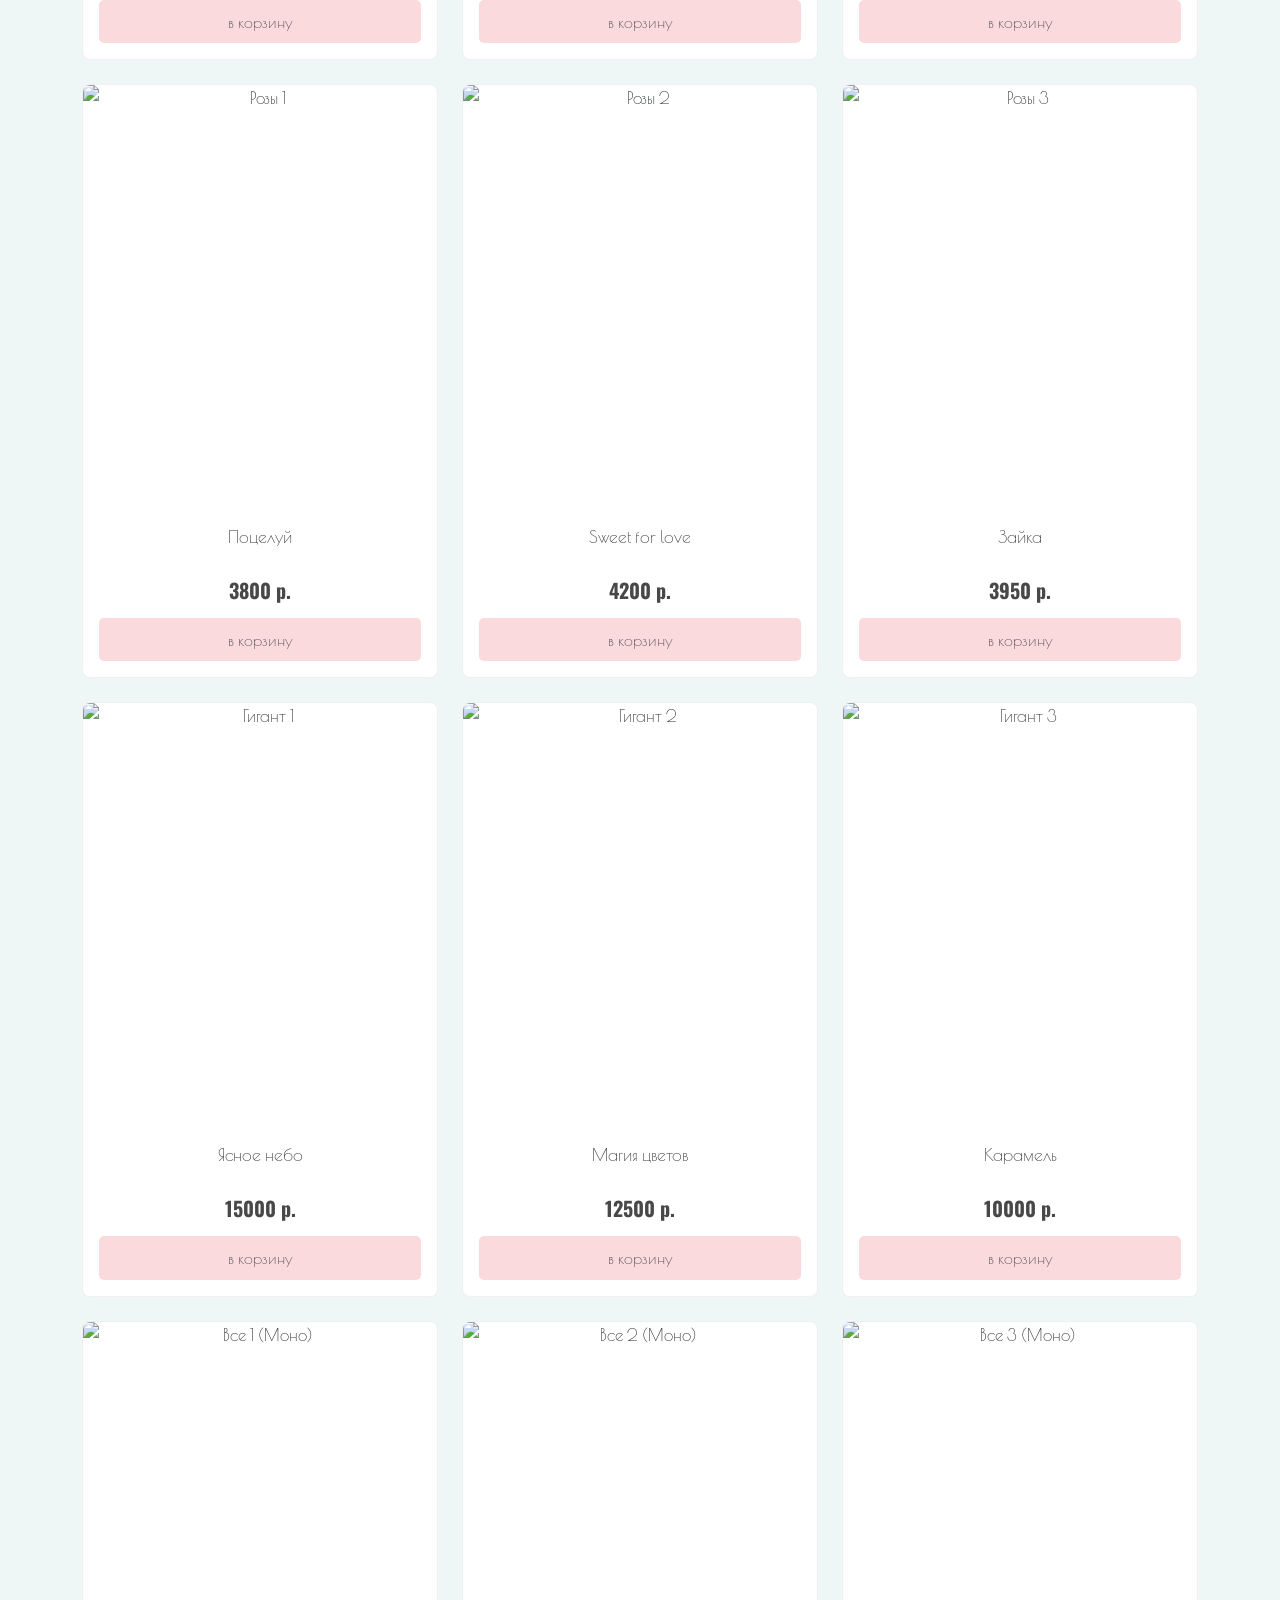
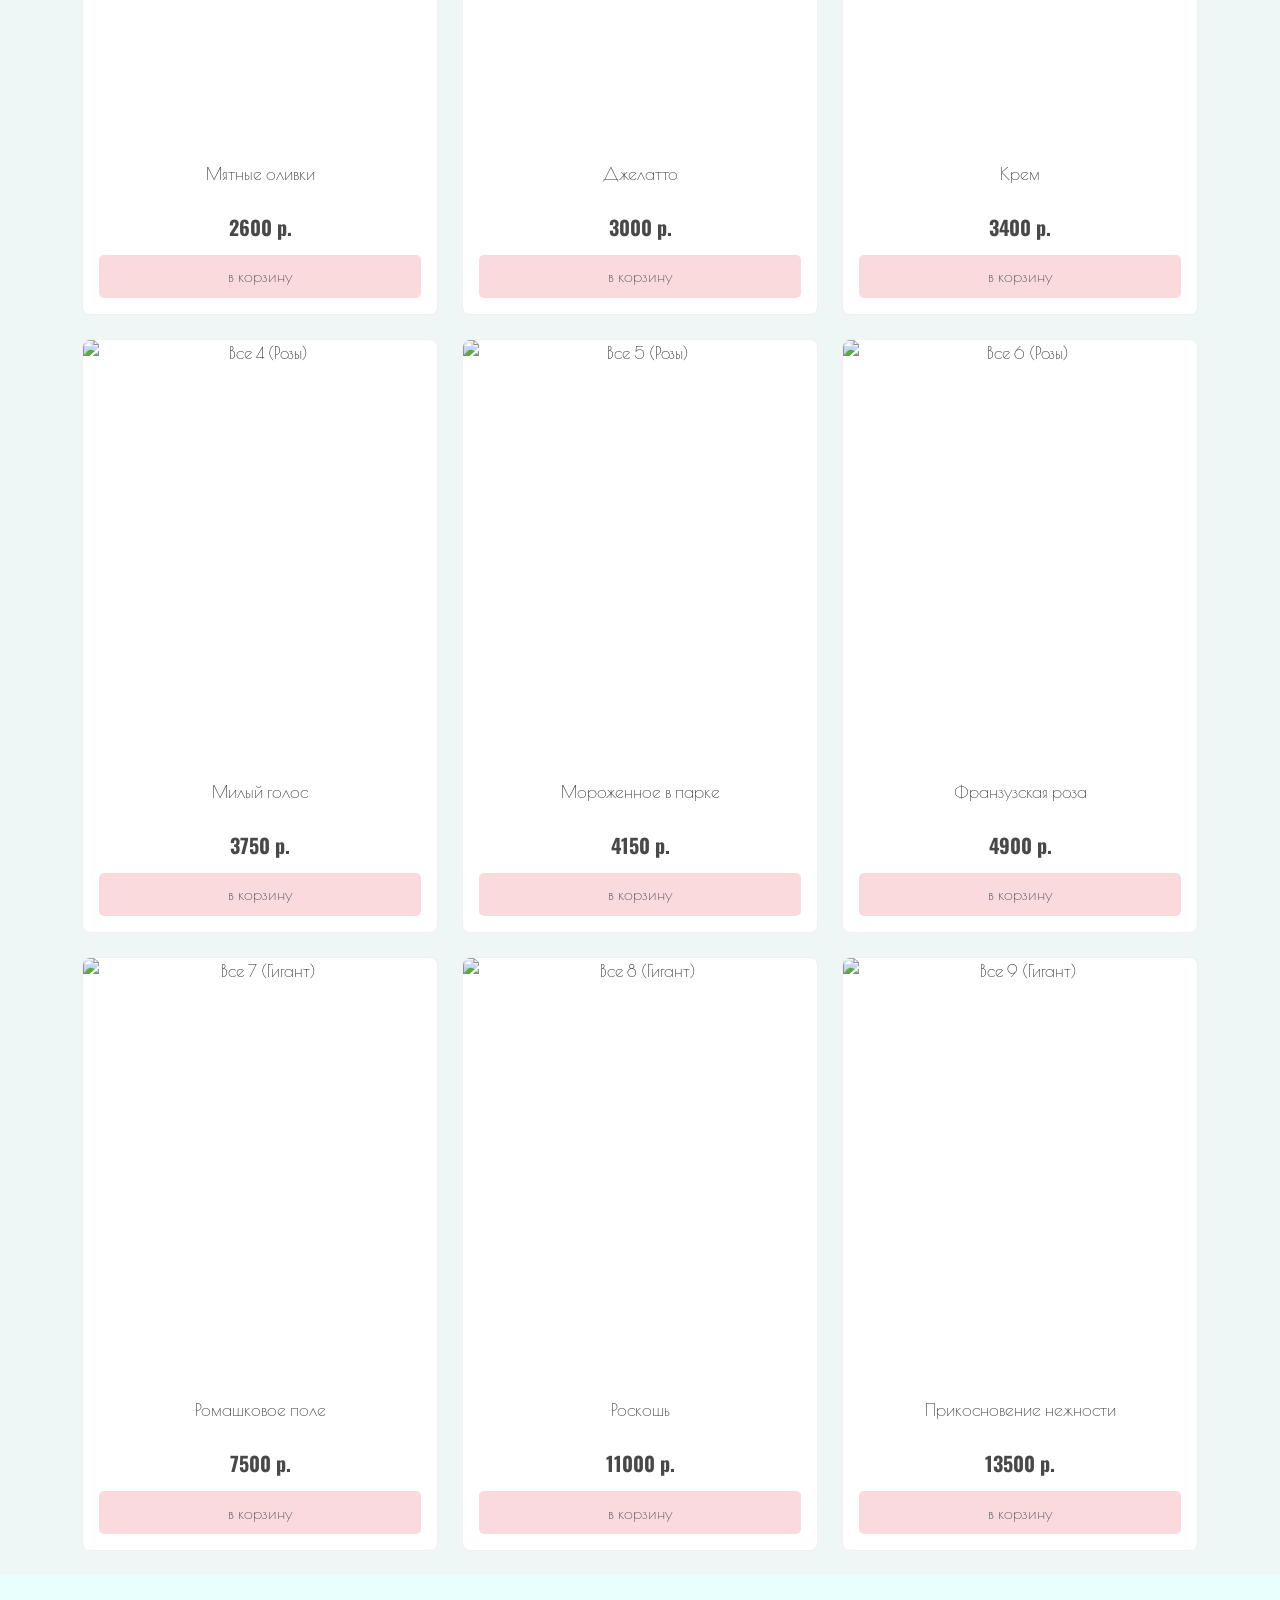
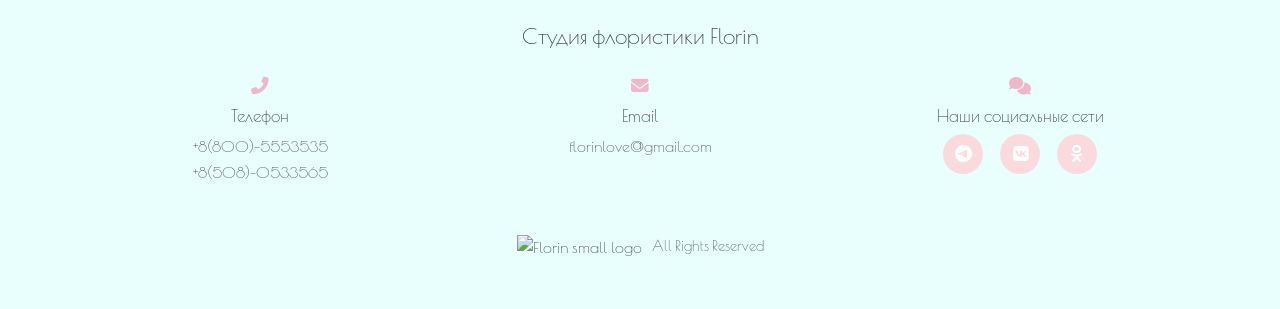
==== commit 69a324dc: "Add files via upload" ====
--- a/docs/index.html
+++ b/docs/index.html
@@ -1,501 +1,302 @@
+<!DOCTYPE html>
 <html lang="ru">
 <head>
     <meta charset="UTF-8">
-    <title>Фитнес-клуб "Гараж" - Тренировки нового уровня</title>
-    <link rel="stylesheet" href="https://cdnjs.cloudflare.com/ajax/libs/font-awesome/6.4.0/css/all.min.css">
-    <link href="https://cdn.jsdelivr.net/npm/bootstrap@5.3.0/dist/css/bootstrap.min.css" rel="stylesheet">
-    <link rel="stylesheet" href="Main.css">
-    <link rel="icon" href="1.png" type="image/png" sizes="64x64">
     <meta name="viewport" content="width=device-width, initial-scale=1.0">
+    <title>Florin - Доставка цветов в Красноярске</title>
+    <link href="https://cdn.jsdelivr.net/npm/bootstrap@5.3.3/dist/css/bootstrap.min.css" rel="stylesheet" integrity="sha384-QWTKZyjpPEjISv5WaRU9OFeRpok6YctnYmDr5pNlyT2bRjXh0JMhjY6hW+ALEwIH" crossorigin="anonymous">
+    <link rel="stylesheet" href="https://cdnjs.cloudflare.com/ajax/libs/font-awesome/6.5.1/css/all.min.css" integrity="sha512-DTOQO9RWCH3ppGqcWaEA1BIZOC6xxalwEsw9c2QQeAIftl+Vegovlnee1c9QX4TctnWMn13TZye+giMm8e2LwA==" crossorigin="anonymous" referrerpolicy="no-referrer" />
+    <link rel="preconnect" href="https://fonts.googleapis.com">
+    <link rel="preconnect" href="https://fonts.gstatic.com" crossorigin>
+    <link href="https://fonts.googleapis.com/css2?family=Poiret+One&family=Jost:wght@400;500;700&family=Oswald:wght@300;400&display=swap" rel="stylesheet">
+    <link rel="stylesheet" href="style.css">
 </head>
 <body>
-    <!-- Шапка с навигацией -->
-    <header>
+<header class="site-header py-2">
+    <div class="container d-flex justify-content-between align-items-center position-relative">
+        <a href="index.html" class="logo-link text-decoration-none mx-auto">
+            <img src="img/icon/logo.png" alt="Florin Logo" class="logo-image">
+            <span class="logo-text">Florin</span>
+        </a>
+        <div class="header-actions">
+            <a href="#" class="text-dark me-3" aria-label="Информация о доставке" data-bs-toggle="modal" data-bs-target="#deliveryInfoModal">
+                <img src="img/icon/delivery grey.png" alt="Доставка" class="header-icon">
+            </a>
+            <a href="#" class="text-dark position-relative" aria-label="Корзина" data-bs-toggle="modal" data-bs-target="#cartModal">
+                <img src="img/icon/shoppingcart.png" alt="Корзина" class="header-icon">
+                <span class="position-absolute top-0 start-100 translate-middle badge rounded-pill bg-danger cart-badge">
+                    0
+                    <span class="visually-hidden">товаров в корзине</span>
+                </span>
+            </a>
+        </div>
+    </div>
+</header>
+    <section class="hero-section text-center text-white">
+        <div id="heroCarousel" class="carousel slide" data-bs-ride="carousel">
+            <div class="carousel-indicators">
+                <button type="button" data-bs-target="#heroCarousel" data-bs-slide-to="0" class="active" aria-current="true" aria-label="Slide 1"></button>
+                <button type="button" data-bs-target="#heroCarousel" data-bs-slide-to="1" aria-label="Slide 2"></button>
+                <button type="button" data-bs-target="#heroCarousel" data-bs-slide-to="2" aria-label="Slide 3"></button>
+            </div>
+            <div class="carousel-inner">
+                <div class="carousel-item active" style="background-image: linear-gradient(rgba(0, 0, 0, 0.3), rgba(0, 0, 0, 0.3)), url('img/photo/main/all/1main.jpeg');">
+                    <div class="hero-content d-flex flex-column align-items-center justify-content-center">
+                        <h1 class="hero-title">Доставка цветов в Красноярске</h1>
+                        <p class="hero-subtitle">Бесплатная доставка при заказе от 3500р*</p>
+                        <a href="#catalog" class="btn btn-light btn-to-catalog">В каталог</a>
+                    </div>
+                </div>
+                <div class="carousel-item" style="background-image: linear-gradient(rgba(0, 0, 0, 0.3), rgba(0, 0, 0, 0.3)), url('img/photo/main/all/2main.jpeg');">
+                     <div class="hero-content d-flex flex-column align-items-center justify-content-center">
+                        <h1 class="hero-title">Свежие букеты каждый день</h1>
+                        <p class="hero-subtitle">Удивите своих близких </p>
+                        <a href="#catalog" class="btn btn-light btn-to-catalog">Выбрать букет</a>
+                    </div>
+                </div>
+                <div class="carousel-item" style="background-image: linear-gradient(rgba(0, 0, 0, 0.3), rgba(0, 0, 0, 0.3)), url('img/photo/main/all/3main.jpeg');">
+                     <div class="hero-content d-flex flex-column align-items-center justify-content-center">
+                        <h1 class="hero-title">Особые предложения</h1>
+                        <p class="hero-subtitle">Самые невероятные букеты</p>
+                        <a href="#catalog" class="btn btn-light btn-to-catalog">Смотреть товары</a>
+                    </div>
+                </div>
+            </div>
+            <button class="carousel-control-prev" type="button" data-bs-target="#heroCarousel" data-bs-slide="prev">
+                <span class="carousel-control-prev-icon" aria-hidden="true"></span>
+                <span class="visually-hidden">Previous</span>
+            </button>
+            <button class="carousel-control-next" type="button" data-bs-target="#heroCarousel" data-bs-slide="next">
+                <span class="carousel-control-next-icon" aria-hidden="true"></span>
+                <span class="visually-hidden">Next</span>
+            </button>
+        </div>
+    </section>
+    <section class="catalog-controls py-3">
         <div class="container">
-            <nav>
-                <div class="logo"><img src="garazh_novy_logo1.png" alt="Логотип Гараж" style="height: 40px;"></div>
-                <ul class="nav-links">
-                    <li><a href="#home">Главная</a></li>
-                    <li><a href="#about">О клубе</a></li>
-                    <li><a href="#services">Услуги</a></li>
-                    <li><a href="#trainers">Тренеры</a></li>
-                    <li><a href="#pricing">Цены</a></li>
-                    <li><a href="#contact">Контакты</a></li>
-                </ul>
-                <button class="cta-button" data-bs-toggle="modal" data-bs-target="#registrationModal">Записаться</button>
-                <button class="mobile-menu-button" id="mobileMenuButton">
-                    <i class="fas fa-bars"></i>
-                </button>
-            </nav>
-        </div>
-        <div class="mobile-menu" id="mobileMenu">
-            <ul class="mobile-menu-links">
-                <li><a href="#home">Главная</a></li>
-                <li><a href="#about">О клубе</a></li>
-                <li><a href="#services">Услуги</a></li>
-                <li><a href="#trainers">Тренеры</a></li>
-                <li><a href="#pricing">Цены</a></li>
-                <li><a href="#contact">Контакты</a></li>
-                <li><button class="cta-button" data-bs-toggle="modal" data-bs-target="#registrationModal">Записаться</button></li>
-            </ul>
-        </div>
-    </header>
-
-    <!-- Модальное окно записи -->
-    <div class="modal fade" id="registrationModal" tabindex="-1" aria-labelledby="registrationModalLabel" aria-hidden="true">
-        <div class="modal-dialog">
+            <div class="row align-items-center">
+                <div class="col-lg-8 col-md-7 mb-2 mb-md-0">
+                    <div class="input-group">
+                        <input type="search" id="searchInput" class="form-control" placeholder="Поиск по каталогу...">
+                        <button class="btn btn-outline-secondary" type="button" id="searchButton"><i class="fas fa-search"></i></button>
+                    </div>
+                </div>
+                <div class="col-lg-4 col-md-5">
+                    <select class="form-select" id="sortOrder">
+                        <option value="default" selected>Порядок: по умолчанию</option>
+                        <option value="price_asc">Цена: по возрастанию</option>
+                        <option value="price_desc">Цена: по убыванию</option>
+                        <option value="name_asc">Название: А-Я</option>
+                        <option value="name_desc">Название: Я-А</option>
+                    </select>
+                </div>
+            </div>
+        </div>
+    </section>
+    <section class="categories-filter py-3">
+        <div class="container">
+            <div class="d-flex flex-wrap justify-content-center gap-2 category-buttons">
+                <button class="btn btn-outline-primary category-filter-btn active" data-filter="all">Все</button>
+                <button class="btn btn-outline-primary category-filter-btn" data-filter="monobuket">Монобукеты</button>
+                <button class="btn btn-outline-primary category-filter-btn" data-filter="roses">Букеты из роз</button>
+                <button class="btn btn-outline-primary category-filter-btn" data-filter="giants">Букеты-гиганты</button>
+            </div>
+        </div>
+    </section>
+    <main id="catalog" class="container py-4">
+        <div class="row row-cols-1 row-cols-sm-2 row-cols-md-3 g-4 product-grid">
+            <div class="col product-item" data-category="monobuket">
+                <a href="product-detail-1.html" class="text-decoration-none">
+                    <div class="card product-card h-100 text-center">
+                        <img src="img/photo/main/mono/1.png" class="card-img-top product-image" alt="Монобукет 1">
+                        <div class="card-body d-flex flex-column">
+                            <h5 class="card-title product-name">Клубничный сорбет</h5>
+                            <p class="product-price">3500 р.</p>
+                            <button class="btn btn-add-to-cart mt-auto" data-id="prod-mono-1" data-name="Шикарный монобукет из роз" data-price="3500" data-image="img/photo/main/mono/1.png">в корзину</button>
+                        </div>
+                    </div>
+                </a>
+            </div>
+
+            <div class="col product-item" data-category="monobuket"><a href="img/photo/main/mono/1.png" class="text-decoration-none"><div class="card product-card h-100 text-center"><img src="img/photo/main/mono/2.png" class="card-img-top product-image" alt="Монобукет 1"><div class="card-body d-flex flex-column"><h5 class="card-title product-name">Кейк-поп</h5><p class="product-price">2800 р.</p><button class="btn btn-add-to-cart mt-auto" data-id="m1" data-name="Монобукет Альстромерий" data-price="2800" data-image="img/photo/main/mono/2.png">в корзину</button></div></div></a></div>
+            <div class="col product-item" data-category="monobuket"><a href="product-detail-mono2.html" class="text-decoration-none"><div class="card product-card h-100 text-center"><img src="img/photo/main/mono/3.png" class="card-img-top product-image" alt="Монобукет 2"><div class="card-body d-flex flex-column"><h5 class="card-title product-name">Небесное вдохновение</h5><p class="product-price">3200 р.</p><button class="btn btn-add-to-cart mt-auto" data-id="m2" data-name="Монобукет Тюльпанов" data-price="3200" data-image="img/photo/main/mono/3.png">в корзину</button></div></div></a></div>
+            <div class="col product-item" data-category="monobuket"><a href="product-detail-mono3.html" class="text-decoration-none"><div class="card product-card h-100 text-center"><img src="img/photo/main/mono/4.png" class="card-img-top product-image" alt="Монобукет 3"><div class="card-body d-flex flex-column"><h5 class="card-title product-name">Ягодный смузи</h5><p class="product-price">2500 р.</p><button class="btn btn-add-to-cart mt-auto" data-id="m3" data-name="Монобукет Хризантем" data-price="2500" data-image="img/photo/main/mono/4.png">в корзину</button></div></div></a></div>
+            <div class="col product-item" data-category="monobuket"><a href="product-detail-mono4.html" class="text-decoration-none"><div class="card product-card h-100 text-center"><img src="img/photo/main/mono/5.png" class="card-img-top product-image" alt="Монобукет 4"><div class="card-body d-flex flex-column"><h5 class="card-title product-name">Милый зайчик</h5><p class="product-price">3100 р.</p><button class="btn btn-add-to-cart mt-auto" data-id="m4" data-name="Монобукет Эустом" data-price="3100" data-image="img/photo/main/mono/5.png">в корзину</button></div></div></a></div>
+            <div class="col product-item" data-category="monobuket"><a href="product-detail-mono5.html" class="text-decoration-none"><div class="card product-card h-100 text-center"><img src="img/photo/main/mono/6.png" class="card-img-top product-image" alt="Монобукет 5"><div class="card-body d-flex flex-column"><h5 class="card-title product-name">Клубника в сливках</h5><p class="product-price">2200 р.</p><button class="btn btn-add-to-cart mt-auto" data-id="m5" data-name="Монобукет Гвоздик" data-price="2200" data-image="img/photo/main/mono/6.png">в корзину</button></div></div></a></div>
+            <div class="col product-item" data-category="roses"><a href="product-detail-rose1.html" class="text-decoration-none"><div class="card product-card h-100 text-center"><img src="img/photo/main/rosa/1.png" class="card-img-top product-image" alt="Розы 1"><div class="card-body d-flex flex-column"><h5 class="card-title product-name">Поцелуй</h5><p class="product-price">3800 р.</p><button class="btn btn-add-to-cart mt-auto" data-id="r1" data-name="Букет Алая страсть" data-price="3800" data-image="./images/placeholder-product-thumb.jpg">в корзину</button></div></div></a></div>
+            <div class="col product-item" data-category="roses"><a href="product-detail-rose2.html" class="text-decoration-none"><div class="card product-card h-100 text-center"><img src="img/photo/main/rosa/2.png" class="card-img-top product-image" alt="Розы 2"><div class="card-body d-flex flex-column"><h5 class="card-title product-name">Sweet for love</h5><p class="product-price">4200 р.</p><button class="btn btn-add-to-cart mt-auto" data-id="r2" data-name="Букет Нежность роз" data-price="4200" data-image="./images/placeholder-product-thumb.jpg">в корзину</button></div></div></a></div>
+            <div class="col product-item" data-category="roses"><a href="product-detail-rose3.html" class="text-decoration-none"><div class="card product-card h-100 text-center"><img src="img/photo/main/rosa/3.png" class="card-img-top product-image" alt="Розы 3"><div class="card-body d-flex flex-column"><h5 class="card-title product-name">Зайка</h5><p class="product-price">3950 р.</p><button class="btn btn-add-to-cart mt-auto" data-id="r3" data-name="Букет Белоснежка" data-price="3950" data-image="./images/placeholder-product-thumb.jpg">в корзину</button></div></div></a></div>
+            <div class="col product-item" data-category="giants"><a href="product-detail-giant1.html" class="text-decoration-none"><div class="card product-card h-100 text-center"><img src="img/photo/main/giant/1.png" class="card-img-top product-image" alt="Гигант 1"><div class="card-body d-flex flex-column"><h5 class="card-title product-name">Ясное небо</h5><p class="product-price">15000 р.</p><button class="btn btn-add-to-cart mt-auto" data-id="g1" data-name="Гигант 101 роза" data-price="15000" data-image="./images/placeholder-product-thumb.jpg">в корзину</button></div></div></a></div>
+            <div class="col product-item" data-category="giants"><a href="product-detail-giant2.html" class="text-decoration-none"><div class="card product-card h-100 text-center"><img src="img/photo/main/giant/2.png" class="card-img-top product-image" alt="Гигант 2"><div class="card-body d-flex flex-column"><h5 class="card-title product-name">Магия цветов</h5><p class="product-price">12500 р.</p><button class="btn btn-add-to-cart mt-auto" data-id="g2" data-name="Гигант Цветочное Облако" data-price="12500" data-image="./images/placeholder-product-thumb.jpg">в корзину</button></div></div></a></div>
+            <div class="col product-item" data-category="giants"><a href="product-detail-giant3.html" class="text-decoration-none"><div class="card product-card h-100 text-center"><img src="img/photo/main/giant/3.png" class="card-img-top product-image" alt="Гигант 3"><div class="card-body d-flex flex-column"><h5 class="card-title product-name">Карамель</h5><p class="product-price">10000 р.</p><button class="btn btn-add-to-cart mt-auto" data-id="g3" data-name="Гигант Мега Микс" data-price="10000" data-image="./images/placeholder-product-thumb.jpg">в корзину</button></div></div></a></div>
+            <div class="col product-item" data-category="monobuket"><a href="product-detail-all1.html" class="text-decoration-none"><div class="card product-card h-100 text-center"><img src="img/photo/main/mono/7.png" class="card-img-top product-image" alt="Все 1 (Моно)"><div class="card-body d-flex flex-column"><h5 class="card-title product-name">Мятные оливки</h5><p class="product-price">2600 р.</p><button class="btn btn-add-to-cart mt-auto" data-id="all1" data-name="Монобукет Солнце" data-price="2600" data-image="img/photo/main/mono/7.png">в корзину</button></div></div></a></div>
+            <div class="col product-item" data-category="monobuket"><a href="product-detail-all2.html" class="text-decoration-none"><div class="card product-card h-100 text-center"><img src="img/photo/main/mono/8.png" class="card-img-top product-image" alt="Все 2 (Моно)"><div class="card-body d-flex flex-column"><h5 class="card-title product-name">Джелатто</h5><p class="product-price">3000 р.</p><button class="btn btn-add-to-cart mt-auto" data-id="all2" data-name="Монобукет Нежность" data-price="3000" data-image="img/photo/main/mono/8.png">в корзину</button></div></div></a></div>
+            <div class="col product-item" data-category="monobuket"><a href="product-detail-all3.html" class="text-decoration-none"><div class="card product-card h-100 text-center"><img src="img/photo/main/mono/9.png" class="card-img-top product-image" alt="Все 3 (Моно)"><div class="card-body d-flex flex-column"><h5 class="card-title product-name">Крем</h5><p class="product-price">3400 р.</p><button class="btn btn-add-to-cart mt-auto" data-id="all3" data-name="Монобукет Страсть" data-price="3400" data-image="img/photo/main/mono/9.png">в корзину</button></div></div></a></div>
+            <div class="col product-item" data-category="roses"><a href="product-detail-all4.html" class="text-decoration-none"><div class="card product-card h-100 text-center"><img src="img/photo/main/rosa/4.png" class="card-img-top product-image" alt="Все 4 (Розы)"><div class="card-body d-flex flex-column"><h5 class="card-title product-name">Милый голос</h5><p class="product-price">3750 р.</p><button class="btn btn-add-to-cart mt-auto" data-id="all4" data-name="Букет роз Улыбка" data-price="3750" data-image="./images/placeholder-product-thumb.jpg">в корзину</button></div></div></a></div>
+            <div class="col product-item" data-category="roses"><a href="product-detail-all5.html" class="text-decoration-none"><div class="card product-card h-100 text-center"><img src="img/photo/main/rosa/5.png" class="card-img-top product-image" alt="Все 5 (Розы)"><div class="card-body d-flex flex-column"><h5 class="card-title product-name">Мороженное в парке</h5><p class="product-price">4150 р.</p><button class="btn btn-add-to-cart mt-auto" data-id="all5" data-name="Букет роз Очарование" data-price="4150" data-image="./images/placeholder-product-thumb.jpg">в корзину</button></div></div></a></div>
+            <div class="col product-item" data-category="roses"><a href="product-detail-all6.html" class="text-decoration-none"><div class="card product-card h-100 text-center"><img src="img/photo/main/rosa/6.png" class="card-img-top product-image" alt="Все 6 (Розы)"><div class="card-body d-flex flex-column"><h5 class="card-title product-name">Франзузская роза</h5><p class="product-price">4900 р.</p><button class="btn btn-add-to-cart mt-auto" data-id="all6" data-name="Букет роз Грация" data-price="4900" data-image="./images/placeholder-product-thumb.jpg">в корзину</button></div></div></a></div>
+            <div class="col product-item" data-category="giants"><a href="product-detail-all7.html" class="text-decoration-none"><div class="card product-card h-100 text-center"><img src="img/photo/main/giant/4.png" class="card-img-top product-image" alt="Все 7 (Гигант)"><div class="card-body d-flex flex-column"><h5 class="card-title product-name">Ромашковое поле</h5><p class="product-price">7500 р.</p><button class="btn btn-add-to-cart mt-auto" data-id="all7" data-name="Мини-гигант Сюрприз" data-price="7500" data-image="./images/placeholder-product-thumb.jpg">в корзину</button></div></div></a></div>
+            <div class="col product-item" data-category="giants"><a href="product-detail-all8.html" class="text-decoration-none"><div class="card product-card h-100 text-center"><img src="img/photo/main/giant/5.png" class="card-img-top product-image" alt="Все 8 (Гигант)"><div class="card-body d-flex flex-column"><h5 class="card-title product-name">Роскошь</h5><p class="product-price">11000 р.</p><button class="btn btn-add-to-cart mt-auto" data-id="all8" data-name="Средний гигант Впечатление" data-price="11000" data-image="./images/placeholder-product-thumb.jpg">в корзину</button></div></div></a></div>
+            <div class="col product-item" data-category="giants"><a href="product-detail-all9.html" class="text-decoration-none"><div class="card product-card h-100 text-center"><img src="img/photo/main/giant/6.png" class="card-img-top product-image" alt="Все 9 (Гигант)"><div class="card-body d-flex flex-column"><h5 class="card-title product-name">Прикосновение нежности</h5><p class="product-price">13500 р.</p><button class="btn btn-add-to-cart mt-auto" data-id="all9" data-name="Большой гигант Феерия" data-price="13500" data-image="./images/placeholder-product-thumb.jpg">в корзину</button></div></div></a></div>
+
+        </div>
+    </main>
+    <footer class="site-footer-main text-center py-5">
+        <div class="container">
+            <h4 class="footer-title mb-4">Студия флористики Florin</h4>
+            <div class="row">
+                <div class="col-md-4 mb-4 mb-md-0 footer-contact-block">
+                    <i class="fas fa-phone-alt fa-2x footer-icon mb-2"></i>
+                    <p class="footer-contact-title">Телефон</p>
+                    <a href="tel:+78005553535" class="d-block text-decoration-none footer-link">+8(800)-5553535</a>
+                    <a href="tel:+75080533565" class="d-block text-decoration-none footer-link">+8(508)-0533565</a>
+                </div>
+                <div class="col-md-4 mb-4 mb-md-0 footer-contact-block">
+                    <i class="fas fa-envelope fa-2x footer-icon mb-2"></i>
+                    <p class="footer-contact-title">Email</p>
+                    <a href="mailto:florinlove@gmail.com" class="text-decoration-none footer-link">florinlove@gmail.com</a>
+                </div>
+                <div class="col-md-4 footer-contact-block">
+                    <i class="fas fa-comments fa-2x footer-icon mb-2"></i>
+                    <p class="footer-contact-title">Наши социальные сети</p>
+                    <div class="social-icons">
+                        <a href="img/icon/tg.png" class="social-icon-link"><i class="fab fa-telegram-plane"></i></a>
+                        <a href="img/icon/vk.png" class="social-icon-link"><i class="fab fa-vk"></i></a>
+                        <a href="img/icon/ok.png" class="social-icon-link"><i class="fab fa-odnoklassniki"></i></a>
+                    </div>
+                </div>
+            </div>
+            <div class="copyright mt-5">
+                <img src="img/icon/logo.png" alt="Florin small logo" class="footer-small-logo">
+                <span class="text-muted">All Rights Reserved</span>
+            </div>
+        </div>
+    </footer>
+    <div class="modal fade" id="cartModal" tabindex="-1" aria-labelledby="cartModalLabel" aria-hidden="true">
+        <div class="modal-dialog modal-lg modal-dialog-scrollable">
             <div class="modal-content">
                 <div class="modal-header">
-                    <h5 class="modal-title" id="registrationModalLabel">Запись на тренировку</h5>
+                    <h5 class="modal-title" id="cartModalLabel">Корзина:</h5>
                     <button type="button" class="btn-close" data-bs-dismiss="modal" aria-label="Close"></button>
                 </div>
-                <div class="modal-body">
-                    <form id="contactForm">
+                <div class="modal-body" id="cartModalBody">
+                    <div id="cartItemsContainer">
+                        <p class="text-center text-muted empty-cart-message">Ваша корзина пуста.</p>
+                    </div>
+                    <hr class="my-3 cart-form-separator" style="display: none;">
+                    <div class="cart-subtotal-info text-end mb-3" style="display: none;">
+                        Сумма: <span id="cartItemsSubtotal">0</span> р.
+                    </div>
+
+                    <form id="checkoutForm" style="display: none;">
+                        <div class="row mb-3">
+                            <div class="col-md-6">
+                                <label for="customerName" class="form-label">Ваше имя</label>
+                                <input type="text" class="form-control form-control-sm" id="customerName" required>
+                            </div>
+                            <div class="col-md-6">
+                                <label for="customerPhone" class="form-label">Ваш номер телефона</label>
+                                <input type="tel" class="form-control form-control-sm" id="customerPhone" placeholder="+7 (___) ___-__-__" required>
+                            </div>
+                        </div>
+
                         <div class="mb-3">
-                            <label for="name" class="form-label">Ваше имя</label>
-                            <input type="text" class="form-control" id="name" name="name" required 
-                                pattern="[А-Яа-яЁёA-Za-z\s]+" title="Только буквы разрешены">
-                        </div>
+                            <label class="form-label">Получатель</label>
+                            <div class="form-check">
+                                <input class="form-check-input" type="radio" name="recipientType" id="recipientSelf" value="self" checked>
+                                <label class="form-check-label" for="recipientSelf">Я</label>
+                            </div>
+                            <div class="form-check">
+                                <input class="form-check-input" type="radio" name="recipientType" id="recipientOther" value="other">
+                                <label class="form-check-label" for="recipientOther">Другой человек</label>
+                            </div>
+                        </div>
+                        <p class="small text-muted mb-3">Если ваш заказ более 3500 руб., привезём его бесплатно*</p>
+
+                        <div class="row mb-3">
+                            <div class="col-md-6">
+                                <label for="deliveryDate" class="form-label">Дата доставки</label>
+                                <input type="date" class="form-control form-control-sm" id="deliveryDate">
+                            </div>
+                            <div class="col-md-6">
+                                <label for="deliveryTime" class="form-label">Время</label>
+                                <input type="time" class="form-control form-control-sm" id="deliveryTime">
+                            </div>
+                        </div>
+
                         <div class="mb-3">
-                            <label for="phone" class="form-label">Телефон</label>
-                            <input type="tel" class="form-control" id="phone" name="phone" required 
-                                pattern="[\+0-9]{11,}" title="Пожалуйста, введите корректный номер телефона (не менее 11 цифр)">
-                        </div>
+                            <label for="deliveryAddress" class="form-label">Адрес доставки</label>
+                            <textarea class="form-control form-control-sm" id="deliveryAddress" rows="2"></textarea>
+                        </div>
+
                         <div class="mb-3">
-                            <label for="email" class="form-label">Email</label>
-                            <input type="email" class="form-control" id="email" name="email" required>
-                        </div>
-                        <div class="mb-3">
-                            <label for="service" class="form-label">Услуга</label>
-                            <select class="form-select" id="service" name="service" required>
-                                <option value="" selected disabled>Выберите услугу</option>
-                                <option value="Силовые тренировки">Силовые тренировки</option>
-                                <option value="Функциональный тренинг">Функциональный тренинг</option>
-                                <option value="Кардио программы">Кардио программы</option>
-                                <option value="Персональные тренировки">Персональные тренировки</option>
-                            </select>
-                        </div>
-                        <div class="mb-3">
-                            <label for="message" class="form-label">Сообщение</label>
-                            <textarea class="form-control" id="message" name="message" rows="3"></textarea>
-                        </div>
-                        <div class="d-grid">
-                            <button type="submit" class="btn btn-success btn-lg">Отправить заявку</button>
+                            <label for="deliveryComment" class="form-label">Комментарий к доставке</label>
+                            <textarea class="form-control form-control-sm" id="deliveryComment" rows="2"></textarea>
+                        </div>
+
+                        <div>
+                            <label class="form-label">Способ оплаты</label>
+                            <div class="form-check">
+                                <input class="form-check-input" type="radio" name="paymentMethod" id="paymentOnline" value="online" checked>
+                                <label class="form-check-label" for="paymentOnline">Онлайн оплата на сайте</label>
+                            </div>
+                            <div class="form-check">
+                                <input class="form-check-input" type="radio" name="paymentMethod" id="paymentCash" value="cash">
+                                <label class="form-check-label" for="paymentCash">Наличными при получении</label>
+                            </div>
                         </div>
                     </form>
                 </div>
+                <div class="modal-footer flex-column align-items-stretch">
+                    <div id="cartTotalsBlock" class="w-100 mb-2 text-end" style="display: none;">
+                        <p class="mb-1">Сумма: <span id="footerCartSubtotal">0</span> р.</p>
+                        <p class="mb-1">Доставка по городу: <span id="footerDeliveryCost">0</span> р.</p>
+                        <h5 class="mb-2">Итоговая сумма: <span id="footerCartTotalAmount">0</span> р.</h5>
+                    </div>
+                    <button type="button" class="btn btn-checkout-new w-100" id="checkoutBtnNew" disabled>Оформить заказ</button>
+                    <button type="button" class="btn btn-outline-secondary w-100 mt-2" data-bs-dismiss="modal">Продолжить покупки</button>
+                </div>
             </div>
         </div>
     </div>
-    <!-- Модальное2 -->
-    <div class="modal fade" id="successModal" tabindex="-1" aria-labelledby="successModalLabel" aria-hidden="true">
-        <div class="modal-dialog">
-            <div class="modal-content">
-                <div class="modal-header">
-                    <h5 class="modal-title" id="successModalLabel">Успешная запись</h5>
-                    <button type="button" class="btn-close" data-bs-dismiss="modal" aria-label="Close"></button>
-                </div>
-                <div class="modal-body text-center">
-                    <i class="fas fa-check-circle text-success mb-3" style="font-size: 4rem;"></i>
-                    <h4>Спасибо за вашу заявку!</h4>
-                    <p>Мы свяжемся с вами в ближайшее время для подтверждения записи.</p>
-                </div>
-                <div class="modal-footer justify-content-center">
-                    <button type="button" class="btn btn-secondary" data-bs-dismiss="modal">Закрыть</button>
+
+    <div class="modal fade" id="deliveryInfoModal" tabindex="-1" aria-labelledby="deliveryInfoModalLabel" aria-hidden="true">
+        <div class="modal-dialog modal-dialog-centered modal-dialog-scrollable">
+            <div class="modal-content delivery-info-modal-content">
+                <div class="modal-header delivery-info-modal-header">
+                    <h5 class="modal-title delivery-info-modal-title" id="deliveryInfoModalLabel">
+                        </span> О ДОСТАВКЕ
+                    </h5>
+                    <button type="button" class="btn-close delivery-info-btn-close" data-bs-dismiss="modal" aria-label="Close"></button>
+                </div>
+                <div class="modal-body delivery-info-modal-body">
+                    <div class="text-center mb-4">
+                        <img src="img/icon/delivery.png" alt="Иконка доставки" class="delivery-truck-icon mb-2">
+                        <h6 class="delivery-section-title">Стоимость доставки</h6>
+                        <p>Стоимость доставки по Красноярску - 300 рублей. (за исключением периода значительных пробок на дорогах города)</p>
+                    </div>
+
+                    <div class="mb-4">
+                        <h6 class="delivery-section-title text-center">Бесплатная доставка</h6>
+                        <p>Акция "Бесплатная доставка" распространяется на заказы от 3500 рублей и выше.</p>
+                        <p class="small text-muted">Не является публичной офертой. Акция действует до её отмены и не суммируется с другими акциями, скидками и иными специальными предложениями.</p>
+                        <p class="small text-muted">Стоимость доставки может измениться в час-пик, праздничные и предпраздничные даты, а также в часы значительной загруженности на дорогах.</p>
+                    </div>
+
+                    <div class="text-center">
+                        <h6 class="delivery-section-title">Как узнать подробности о сделанном заказе?</h6>
+                        <p>После того как вы совершили заказ, информацию о статусе его доставки можно узнать по следующему номеру телефона:</p>
+                        <p class="delivery-phone-contact">
+                            <img src="img/icon/phone.png" alt="Иконка телефона" class="phone-icon me-2">
+                            <a href="tel:+78005553535" class="text-decoration-none text-dark fw-bold fs-5">+8(800)-5553535</a>
+                        </p>
+                    </div>
                 </div>
             </div>
         </div>
     </div>
 
-    <!-- Герой секция -->
-    <section class="hero" id="home">
-        <div class="container">
-            <div class="hero-content fade-in">
-                <h1>ТВОЙ НОВЫЙ УРОВЕНЬ ФИЗИЧЕСКОЙ ФОРМЫ</h1>
-                <p>Профессиональные тренеры, современное оборудование и индивидуальный подход к каждому клиенту</p>
-                <div class="hero-buttons">
-                    <a href="#pricing" class="cta-button">Выбрать абонемент</a>
-                    <button class="secondary-button" data-bs-toggle="modal" data-bs-target="#registrationModal">Бесплатная тренировка</button>
-                </div>
-            </div>
-        </div>
-    </section>
-
-    <!-- О клубе -->
-    <section class="about" id="about">
-        <div class="container">
-            <h2 class="section-title fade-in">О НАШЕМ <span>КЛУБЕ</span></h2>
-            <div class="about-content">
-                <div class="about-text fade-in delay-1">
-                    <h3>Гараж - это не просто фитнес-клуб</h3>
-                    <p>Мы создали пространство, где каждый может раскрыть свой потенциал, независимо от уровня подготовки. Наш клуб сочетает в себе профессиональный подход и домашнюю атмосферу.</p>
-                    <p>Современное оборудование, просторные залы и индивидуальный подход к каждому клиенту - вот что делает "Гараж" уникальным местом для тренировок.</p>
-                    <p>Наша миссия - помочь вам достичь своих целей в фитнесе и поддерживать здоровый образ жизни.</p>
-                    <button class="cta-button" data-bs-toggle="modal" data-bs-target="#registrationModal">Записаться</button>
-                </div>
-                <div class="about-image fade-in delay-2">
-                    <img src="Screenshot_2.jpg" alt="Фитнес клуб Гараж" loading="lazy">
-                </div>
-            </div>
-        </div>
-    </section>
-
-    <!-- Услуги -->
-    <section class="services" id="services">
-        <div class="container">
-            <h2 class="section-title fade-in">НАШИ <span>УСЛУГИ</span></h2>
-            <div class="services-carousel">
-                <div class="services-slides-container">
-                    <div class="services-slides">
-                        <!--  1 -->
-                        <div class="service-slide">
-                            <div class="service-card">
-                                <div class="service-icon">
-                                    <i class="fas fa-dumbbell"></i>
-                                </div>
-                                <h3>Силовые тренировки</h3>
-                                <p>Индивидуальные и групповые программы для развития силы и выносливости под руководством опытных тренеров.</p>
-                                <a class="service-button" href="Service.html">Подробнее</a>
-                            </div>
-                        </div>
-                        
-                        <!--  2  -->
-                        <div class="service-slide active">
-                            <div class="service-card">
-                                <div class="service-icon">
-                                    <i class="fas fa-running"></i>
-                                </div>
-                                <h3>Функциональный тренинг</h3>
-                                <p>Тренировки, направленные на развитие всех физических качеств: силы, выносливости, гибкости и координации.</p>
-                                <a class="service-button" href="Service.html">Подробнее</a>
-                            </div>
-                        </div>
-                        
-                        <!--  3 -->
-                        <div class="service-slide">
-                            <div class="service-card">
-                                <div class="service-icon">
-                                    <i class="fas fa-heartbeat"></i>
-                                </div>
-                                <h3>Кардио программы</h3>
-                                <p>Эффективные тренировки для улучшения работы сердечно-сосудистой системы и снижения веса.</p>
-                                <a class="service-button" href="Service.html">Подробнее</a>
-                            </div>
-                        </div>
-                        
-                        <!--  4 -->
-                        <div class="service-slide">
-                            <div class="service-card">
-                                <div class="service-icon">
-                                    <i class="fas fa-user-md"></i>
-                                </div>
-                                <h3>Персональные тренировки</h3>
-                                <p>Индивидуальный подход к каждому клиенту с учетом его целей, уровня подготовки и физических особенностей.</p>
-                                <a class="service-button" href="Service.html">Подробнее</a>
-                            </div>
-                        </div>
-                        
-                        <!--  5 -->
-                        <div class="service-slide">
-                            <div class="service-card">
-                                <div class="service-icon">
-                                    <i class="fas fa-child"></i>
-                                </div>
-                                <h3>Детский фитнес</h3>
-                                <p>Специальные программы для детей, направленные на гармоничное физическое развитие и формирование здоровых привычек.</p>
-                                <a class="service-button" href="Service.html">Подробнее</a>
-                            </div>
-                        </div>
-                        
-                        <!--  6 -->
-                        <div class="service-slide">
-                            <div class="service-card">
-                                <div class="service-icon">
-                                    <i class="fas fa-utensils"></i>
-                                </div>
-                                <h3>Магазин спортивного питания</h3>
-                                <p>Всё для продуктивного фитнеса в одном месте!</p>
-                                <a class="service-button" href="Service.html">Подробнее</a>
-                            </div>
-                        </div>
-
-                        <!--  7 -->
-                        <div class="service-slide">
-                            <div class="service-card">
-                                <div class="service-icon">
-                                    <i class="fa-solid fa-bell-concierge"></i>
-                                </div>
-                                <h3>Гостиница</h3>
-                                <p>Современный гостиничный комплекс, предлагающий комфортные условия проживания в течение любого срока.</p>
-                                <a class="service-button" href="Service.html">Подробнее</a>
-                            </div>
-                        </div>
-                        
-                        <!--  8 -->
-                        <div class="service-slide">
-                            <div class="service-card">
-                                <div class="service-icon">
-                                    <i class="fa-solid fa-wheat-awn-circle-exclamation"></i>
-                                </div>
-                                <h3>Питание</h3>
-                                <p>Разработка индивидуальных программ питания для достижения ваших целей: снижение веса, набор массы или поддержание формы.</p>
-                                <a class="service-button" href="Service.html">Подробнее</a>
-                            </div>
-                        </div>
-                    </div>
-                </div>
-                
-                <div class="carousel-controls">
-                    <button class="carousel-prev"><i class="fas fa-chevron-left"></i></button>
-                    <button class="carousel-next"><i class="fas fa-chevron-right"></i></button>
-                </div>
-                
-                <div class="carousel-dots">
-                    <div class="carousel-dot" data-slide="0"></div>
-                    <div class="carousel-dot active" data-slide="1"></div>
-                    <div class="carousel-dot" data-slide="2"></div>
-                    <div class="carousel-dot" data-slide="3"></div>
-                    <div class="carousel-dot" data-slide="4"></div>
-                    <div class="carousel-dot" data-slide="5"></div>
-                </div>
-            </div>
-        </div>
-    </section>
-
-    <!-- Тренеры -->
-    <section class="trainers" id="trainers">
-        <div class="container">
-            <h2 class="section-title fade-in">НАШИ <span>ТРЕНЕРЫ</span></h2>
-            <div class="trainers-grid">
-                <div class="trainer-card fade-in">
-                    <div class="trainer-image">
-                        <img src="https://garage-sport.ru/wp-content/uploads/2024/05/Мартьянов.jpg" alt="Тренер Даниил" loading="lazy">
-                    </div>
-                    <div class="trainer-info">
-                        <h3>Мартьянов Данил</h3>
-                        <p>Силовые тренировки</p>
-                        <p>Опыт работы: 6 лет</p>
-                        <a class="trainer-button" href="Teacher_Daniil.html">Записаться</a>
-                    </div>
-                </div>
-                <div class="trainer-card fade-in delay-1">
-                    <div class="trainer-image">
-                        <img src="https://garage-sport.ru/wp-content/uploads/2021/10/Клименкова-Марина.jpg" alt="Тренер Мария" loading="lazy">
-                    </div>
-                    <div class="trainer-info">
-                        <h3>Клименкова Марина</h3>
-                        <p>Функциональный тренинг</p>
-                        <p>Опыт работы: 5 лет</p>
-                        <a class="trainer-button" href="Teacher_Marina.html">Записаться</a>
-                    </div>
-                </div>
-                <div class="trainer-card fade-in delay-2">
-                    <div class="trainer-image">
-                        <img src="https://garage-sport.ru/wp-content/uploads/2022/01/Петрушин.jpg" alt="Тренер Андрей" loading="lazy">
-                    </div>
-                    <div class="trainer-info">
-                        <h3>Петрушин Андрей</h3>
-                        <p>Силовой  тренинг</p>
-                        <p>Опыт работы: с 2012 года</p>
-                        <a class="trainer-button" href="Teacher_Andrey.html">Записаться</a>
-                    </div>
-                </div>
-                <div class="trainer-card fade-in">
-                    <div class="trainer-image">
-                        <img src="https://garage-sport.ru/wp-content/uploads/2023/02/sdas.jpg" alt="Тренер Татьяна" loading="lazy">
-                    </div>
-                    <div class="trainer-info">
-                        <h3>Татьяна Корявина</h3>
-                        <p>Танцевальные направления</p>
-                        <p>Опыт работы: с 2017 года</p>
-                        <a class="trainer-button" href="Teacher_Tatyana .html">Записаться</a>
-                    </div>
-                </div>
-            </div>
-        </div>
-    </section>
-
-    <!-- Цены -->
-    <section class="pricing" id="pricing">
-        <div class="container">
-            <h2 class="section-title fade-in">НАШИ <span>ЦЕНЫ</span></h2>
-            <div class="pricing-grid">
-                <div class="pricing-card fade-in">
-                    <h3>Разовое посещение</h3>
-                    <div class="price">800 <span>рублей</span></div>
-                    <ul class="pricing-features">
-                        <li>1 тренировка</li>
-                        <li>Доступ ко всем зонам клуба</li>
-                        <li>Консультация тренера</li>
-                    </ul>
-                    <button class="pricing-button" data-bs-toggle="modal" data-bs-target="#registrationModal">Купить</button>
-                </div>
-                <div class="pricing-card popular fade-in delay-1">
-                    <div class="popular-label">ПОПУЛЯРНЫЙ</div>
-                    <h3>Месячный абонемент</h3>
-                    <div class="price">5000 <span>рублей</span></div>
-                    <ul class="pricing-features">
-                        <li>Неограниченное количество тренировок</li>
-                        <li>Доступ ко всем зонам клуба</li>
-                        <li>2 персональные тренировки</li>
-                        <li>Составление плана питания</li>
-                    </ul>
-                    <button class="pricing-button" data-bs-toggle="modal" data-bs-target="#registrationModal">Купить</button>
-                </div>
-                <div class="pricing-card fade-in delay-2">
-                    <h3>Годовой абонемент</h3>
-                    <div class="price">45000 <span>рублей</span></div>
-                    <ul class="pricing-features">
-                        <li>Неограниченное количество тренировок</li>
-                        <li>Доступ ко всем зонам клуба</li>
-                        <li>12 персональных тренировок</li>
-                        <li>Индивидуальный план питания</li>
-                        <li>Заморозка на 1 месяц</li>
-                    </ul>
-                    <button class="pricing-button" data-bs-toggle="modal" data-bs-target="#registrationModal">Купить</button>
-                </div>
-            </div>
-        </div>
-    </section>
-
-    <!-- Контакты -->
-    <section class="contact" id="contact">
-        <div class="container">
-            <h2 class="section-title fade-in">НАШИ <span>КОНТАКТЫ</span></h2>
-            <div class="contact-container">
-                <div class="contact-info fade-in">
-                    <h3>Свяжитесь с нами</h3>
-                    <div class="contact-details">
-                        <div class="contact-item">
-                            <div class="contact-icon"><i class="fas fa-map-marker-alt"></i></div>
-                            <p>ул. 8 Марта, 24-б, Красноярск,</p>
-                        </div>
-                        <div class="contact-item">
-                            <div class="contact-icon"><i class="fas fa-phone"></i></div>
-                            <p>+7 391 2-900-007</p>
-                        </div>
-                        <div class="contact-item">
-                            <div class="contact-icon"><i class="fas fa-envelope"></i></div>
-                            <p>garage-sport@mail.ru</p>
-                        </div>
-                        <div class="contact-item">
-                            <div class="contact-icon"><i class="fas fa-clock"></i></div>
-                            <p>Пн-Пт: 7:00 - 23:00<br>Сб-Вс: 9:00 - 21:00</p>
-                        </div>
-                    </div>
-                    <div class="social-links">
-                        <a href="https://vk.com/garagesportru" aria-label="ВКонтакте"><i class="fab fa-vk fa-2x"></i></a>
-                        <a href="https://t.me/garageforyou24" aria-label="Telegram"><i class="fab fa-telegram fa-2x"></i></a>
-                        <a href="https://wa.me/+79504060400?text=Обращение+из+Яндекс+Карт%0AЗдравствуйте!+Меня+заинтересовало+ваше+предложение" aria-label="WhatsApp"><i class="fab fa-whatsapp fa-2x"></i></a>
-                    </div>
-                </div>
-                <div class="contact-map fade-in delay-1">
-                    <iframe src="https://www.google.com/maps/embed?pb=!1m18!1m12!1m3!1d788.2603884751954!2d92.81135227003271!3d56.026689305291946!2m3!1f0!2f0!3f0!3m2!1i1024!2i768!4f13.1!3m3!1m2!1s0x5cd7adc8868409b1%3A0xeab7775e6a8e5b15!2z0JPQkNCg0JDQlg!5e0!3m2!1sru!2sru!4v1750256083802!5m2!1sru!2sru" width="600" height="450" style="border:0;" allowfullscreen="" loading="lazy" referrerpolicy="no-referrer-when-downgrade"></iframe>
-                </div>
-            </div>
-        </div>
-    </section>
-
-    <!-- подвал -->
-    <footer>
-        <div class="container">
-            <div class="footer-logo"><img src="garazh_novy_logo1.png" alt="Логотип Гараж" style="height: 30px;"></div>
-            <ul class="footer-links">
-                <li><a href="#home">Главная</a></li>
-                <li><a href="#about">О клубе</a></li>
-                <li><a href="#services">Услуги</a></li>
-                <li><a href="#trainers">Тренеры</a></li>
-                <li><a href="#pricing">Цены</a></li>
-                <li><a href="#contact">Контакты</a></li>
-            </ul>
-            <div class="social-links-footer">
-                <a href="https://vk.com/garagesportru" aria-label="ВКонтакте"><i class="fab fa-vk"></i></a>
-                <a href="https://t.me/garageforyou24" aria-label="Telegram"><i class="fab fa-telegram"></i></a>
-                <a href="https://wa.me/+79504060400?text=Обращение+из+Яндекс+Карт%0AЗдравствуйте!+Меня+заинтересовало+ваше+предложение" aria-label="WhatsApp"><i class="fab fa-whatsapp"></i></a>
-            </div>
-            <p class="copyright">© 2025 Фитнес-клуб "Гараж". Все права защищены.</p>
-        </div>
-    </footer>
-
-    <!-- Bootstrap JS -->
-    <script src="https://cdn.jsdelivr.net/npm/bootstrap@5.3.0/dist/js/bootstrap.bundle.min.js"></script>
-    
-    <script>
-        // Мобильное меню
-        document.getElementById('mobileMenuButton').addEventListener('click', function() {
-            document.getElementById('mobileMenu').classList.toggle('active');
-        });
-
-        // Карусель услуг 
-        document.addEventListener('DOMContentLoaded', function() {
-            const slides = document.querySelector('.services-slides');
-            const slideItems = document.querySelectorAll('.service-slide');
-            const dots = document.querySelectorAll('.carousel-dot');
-            let currentSlide = 0; 
-            let autoScroll;
-
-            // обновление карусели
-            function updateCarousel() {
-                slides.style.transform = `translateX(${-currentSlide * 33.333}%)`;
-                
-                slideItems.forEach((slide, i) => {
-                    slide.classList.toggle('active', i === currentSlide);
-                    slide.style.display = window.innerWidth <= 768 && i !== currentSlide ? 'none' : 'block';
-                });
-                
-                dots.forEach((dot, i) => dot.classList.toggle('active', i === currentSlide));
-            }
-
-            // карусель точки
-            function goToSlide(index) {
-                currentSlide = (index + slideItems.length) % slideItems.length;
-                updateCarousel();
-                resetAutoScroll();
-            }
-
-            function nextSlide() { goToSlide(currentSlide + 1); }
-            function prevSlide() { goToSlide(currentSlide - 1); }
-
-            // прокрут карусели
-            function resetAutoScroll() {
-                clearInterval(autoScroll);
-                autoScroll = setInterval(nextSlide, 2500);
-            }
-
-            // клики по карусели
-            document.querySelector('.carousel-prev').addEventListener('click', prevSlide);
-            document.querySelector('.carousel-next').addEventListener('click', nextSlide);
-            
-            dots.forEach((dot, i) => dot.addEventListener('click', () => goToSlide(i)));
-            
-            document.querySelector('.services-slides-container').addEventListener('mouseenter', () => clearInterval(autoScroll));
-            document.querySelector('.services-slides-container').addEventListener('mouseleave', resetAutoScroll);
-            
-            window.addEventListener('resize', updateCarousel);
-            
-            // Обновление карусели
-            updateCarousel();
-            resetAutoScroll();
-
-            // Заявка
-            document.getElementById('contactForm').addEventListener('submit', function(e) {
-                e.preventDefault();
-                
-               
-                
-                // Закрытие модального
-                var registrationModal = bootstrap.Modal.getInstance(document.getElementById('registrationModal'));
-                registrationModal.hide();
-                
-                // Модальное успех
-                var successModal = new bootstrap.Modal(document.getElementById('successModal'));
-                successModal.show();
-            });
-        });
-    </script>
-    <!-- Кнопка "Наверх" -->
-    <a href="#home" class="back-to-top" aria-label="Наверх">
-        <i class="fas fa-arrow-up"></i>
-    </a>
+    <script src="https://cdn.jsdelivr.net/npm/bootstrap@5.3.3/dist/js/bootstrap.bundle.min.js" integrity="sha384-YvpcrYf0tY3lHB60NNkmXc5s9fDVZLESaAA55NDzOxhy9GkcIdslK1eN7N6jIeHz" crossorigin="anonymous"></script>
+    <script src="script.js"></script>
 </body>
-</html>
+</html>
--- a/docs/style.css
+++ b/docs/style.css
@@ -0,0 +1,712 @@
+body {
+    font-family: 'Poiret One', sans-serif; 
+    color: #333;
+    background-color: #EFF7F6;
+    font-size: 1.05rem; 
+    line-height: 1.6; 
+}
+
+.product-price,
+.cart-item-new-price,
+#cartItemsSubtotal,
+#footerCartSubtotal,
+#footerDeliveryCost,
+#footerCartTotalAmount,
+.cart-item-new-quantity .quantity-text,
+.cart-badge,
+.delivery-phone-contact a { 
+    font-family: 'Oswald', sans-serif;
+}
+
+.site-header {
+    background-color: #E9FFFD;
+    border-bottom: 1px solid #e0e7ef;
+}
+
+.main-page-indicator {
+    font-size: 1.2rem; 
+    color: #555;
+    font-weight: 500;
+    position: absolute;
+    left: 1rem;
+    top: 50%;
+    transform: translateY(-50%);
+}
+
+.logo-link {
+    display: flex;
+    align-items: center;
+}
+
+.logo-image {
+    height: 45px;
+    width: auto;
+    margin-right: 10px; 
+}
+
+.logo-text {
+    font-size: 2rem; 
+    font-weight: bold;
+    color: #555454;
+}
+
+.header-actions {
+    display: flex;
+    align-items: center;
+}
+
+.header-icon {
+    height: 30px;
+    width: auto;
+    margin-right: 10px; 
+}
+
+.cart-badge {
+    font-size: 0.7em; 
+    padding: 0.3em 0.45em; 
+}
+
+.hero-section .hero-title,
+.hero-section .hero-subtitle,
+.hero-section .btn-to-catalog {
+    font-family: 'Jost', sans-serif; 
+}
+.hero-title {
+    font-size: 2.8rem; 
+    font-weight: 700;
+    margin-bottom: 0.75rem; 
+}
+.hero-subtitle {
+    font-size: 1.3rem;
+    font-weight: 400; 
+    margin-bottom: 2rem; 
+}
+.btn-to-catalog {
+    background-color: #fff;
+    color: #EFB8C8;
+    border: 1px solid #EFB8C8;
+    padding: 0.75rem 2rem; 
+    font-size: 1.1rem; 
+    font-weight: 500;
+    border-radius: 5px;
+    transition: all 0.3s ease;
+}
+
+.btn-to-catalog:hover {
+    background-color: #fdeaf1;
+    color: #EFB8C8;
+    border-color: #EFB8C8;
+}
+
+.catalog-controls {
+    background-color: transparent;
+    padding-top: 0.75rem; 
+    padding-bottom: 0.75rem;
+    margin-bottom: 1.5rem;
+    border-bottom: 1px solid rgba(0,0,0,0.08); 
+    box-shadow: none; 
+}
+
+.catalog-controls .form-control,
+.catalog-controls .form-select {
+    font-size: 1rem; 
+    border-radius: 5px;
+    border: 1px solid #ced4da;
+
+}
+.catalog-controls .form-control::placeholder {
+    color: #999;
+}
+
+
+.catalog-controls .input-group .form-control {
+    border-right: none;
+}
+.catalog-controls .input-group .form-control:focus {
+    z-index: 3;
+    border-color: #EFB8C8;
+    box-shadow: 0 0 0 0.2rem rgba(239, 184, 200, 0.25);
+}
+
+.catalog-controls .input-group .btn { 
+    border-left: none;
+    background-color: #fff; 
+    border-color: #ced4da;
+    border-top-left-radius: 0;
+    border-bottom-left-radius: 0;
+}
+.catalog-controls .input-group .btn:hover {
+    background-color: #e9ecef;
+}
+.catalog-controls .input-group .btn i {
+    color: #6c757d;
+    font-size: 1.1rem; 
+}
+
+.catalog-controls .form-select {
+    background-position: right 0.75rem center;
+}
+.catalog-controls .form-select:focus {
+    border-color: #EFB8C8;
+    box-shadow: 0 0 0 0.2rem rgba(239, 184, 200, 0.25);
+}
+
+.product-name {
+    font-family: 'Poiret One', sans-serif;
+    font-size: 1.1rem; 
+    color: #333;
+    margin-top: 0.75rem;
+    margin-bottom: 0.25rem;
+    min-height: 44px; 
+    line-height: 1.3; 
+}
+
+.product-price {
+    font-size: 1.25rem;
+    font-weight: bold; 
+    color: #484848;
+    margin-bottom: 0.75rem;
+}
+
+.footer-icon {
+    font-family: 'Font Awesome 6 Free'; 
+}
+.social-icons .social-icon-link i {
+    font-family: 'Font Awesome 6 Brands'; 
+}
+.categories-filter .category-filter-btn {
+    border-color: #EFB8C8;
+    color: #EFB8C8;
+    padding: 0.6rem 1.2rem; 
+    font-weight: 500;
+    font-size: 1rem; 
+    transition: all 0.3s ease;
+}
+
+.categories-filter .category-filter-btn:hover,
+.categories-filter .category-filter-btn.active {
+    background-color: #EFB8C8;
+    color: #fff;
+}
+
+.product-card {
+    border: 1px solid #f0f0f0;
+    border-radius: 8px;
+    transition: box-shadow 0.3s ease, transform 0.3s ease;
+    background-color: #fff;
+    overflow: hidden;
+}
+.product-item a {
+    display: block;
+    height: 100%;
+}
+
+.product-card:hover {
+    box-shadow: 0 6px 18px rgba(0, 0, 0, 0.08);
+    transform: translateY(-3px);
+}
+
+.product-image {
+    aspect-ratio: 3 / 3.5;
+    object-fit: cover;
+    width: 100%;
+}
+
+.btn-add-to-cart {
+    background-color: #FADADD;
+    color: #444;
+    border: none;
+    padding: 0.6rem 1.2rem; 
+    font-size: 1rem; 
+    font-weight: 500;
+    border-radius: 5px;
+    width: 100%;
+    transition: background-color 0.3s ease;
+}
+
+.btn-add-to-cart:hover {
+    background-color: #f7c5d2;
+    color: #333;
+}
+
+.site-footer-main {
+    background-color: #E9FFFD;
+    color: #444;
+    font-size: 1rem;
+}
+
+.footer-title {
+    font-size: 1.4rem; 
+    font-weight: 500;
+    color: #333;
+}
+
+.footer-icon {
+    color: #EFB8C8;
+    font-size: 1.1rem;
+}
+
+.footer-contact-title {
+    font-weight: 500;
+    margin-bottom: 0.3rem;
+    color: #333;
+    font-size: 1.05rem; 
+}
+
+.footer-link {
+    color: #555;
+    font-size: 1rem; 
+}
+.footer-link:hover {
+    color: #EFB8C8;
+}
+
+.social-icons .social-icon-link {
+    display: inline-block;
+    margin: 0 0.4rem;
+    color: #fff;
+    background-color: #FADADD;
+    width: 40px; 
+    height: 40px; 
+    line-height: 40px; 
+    border-radius: 50%;
+    text-align: center;
+    font-size: 1.1rem; 
+    transition: background-color 0.3s ease;
+}
+
+.social-icons .social-icon-link:hover {
+    background-color: #f7c5d2;
+}
+
+.footer-small-logo {
+    height: 24px;
+    width: auto;
+    margin-right: 6px;
+    vertical-align: middle;
+}
+
+.copyright .text-muted {
+    font-size: 0.9rem; 
+}
+
+.modal-content {
+    border-radius: 8px;
+}
+.modal-header {
+    background-color: #fff;
+    border-bottom: 1px solid #eee;
+    padding: 1.2rem 1.75rem; 
+}
+.modal-title {
+    font-weight: 500;
+    font-size: 1.4rem; 
+    color: #4A4A4A;
+}
+.modal-header .btn-close {
+     background: none;
+     opacity: 1;
+}
+.modal-header .btn-close::before {
+    content: '\00D7';
+    font-size: 2rem; 
+    color: #EFB8C8;
+    font-weight: bold;
+    line-height: 1;
+}
+
+
+#cartItemsContainer .cart-item-new {
+    display: flex;
+    align-items: center;
+    padding: 1rem 0; 
+    border-bottom: 1px solid #eaeaea;
+}
+#cartItemsContainer .cart-item-new:last-child {
+    border-bottom: none;
+}
+
+.cart-item-new-image {
+    width: 70px; 
+    height: 70px; 
+    object-fit: cover;
+    border-radius: 4px;
+    margin-right: 1.2rem;
+}
+
+.cart-item-new-details {
+    flex-grow: 1;
+    display: flex;
+    flex-direction: column;
+    justify-content: center;
+    margin-right: 0.75rem; 
+}
+
+.cart-item-new-name {
+    font-size: 1rem;
+    color: #555;
+    margin-bottom: 0.4rem; 
+    line-height: 1.3; 
+}
+
+.cart-item-new-quantity {
+    display: flex;
+    align-items: center;
+}
+.cart-item-new-quantity .btn {
+    padding: 0.15rem 0.5rem;
+    font-size: 1rem;
+    line-height: 1.2;
+    background-color: transparent;
+    border: 1px solid #EFB8C8;
+    color: #EFB8C8;
+    border-radius: 50%;
+    width: 28px; 
+    height: 28px;
+    display: flex;
+    align-items: center;
+    justify-content: center;
+}
+.cart-item-new-quantity .btn:hover {
+    background-color: #fdeaf1;
+}
+.cart-item-new-quantity .quantity-text {
+    min-width: 30px; 
+    text-align: center;
+    font-weight: 500; 
+    font-size: 1rem; 
+    color: #333;
+    margin: 0 0.6rem; 
+}
+
+.cart-item-new-price {
+    font-size: 1.05rem; 
+    font-weight: 500; 
+    color: #333;
+    min-width: 80px; 
+    text-align: right;
+    margin-left: auto;
+    margin-right: 1rem; 
+}
+
+.btn-remove-item-new {
+    color: #EFB8C8;
+    background: none;
+    border: none;
+    font-size: 1.5rem; 
+    padding: 0 0.3rem;
+    line-height: 1;
+}
+.btn-remove-item-new:hover {
+    color: #EFB8C8;
+}
+
+.cart-subtotal-info {
+    font-size: 1rem; 
+    color: #555;
+}
+.cart-subtotal-info span {
+    font-weight: 500; 
+    color: #333;
+}
+
+#checkoutForm .form-label {
+    font-size: 0.95rem; 
+    font-weight: 500;
+    color: #555759;
+    margin-bottom: 0.4rem;
+}
+
+#checkoutForm .form-control,
+#checkoutForm .form-select,
+#checkoutForm textarea.form-control {
+    font-size: 1rem; 
+    border-radius: 4px;
+    border: 1px solid #D9DADB;
+    background-color: #F7F7F7;
+    padding: 0.5rem 0.85rem; 
+}
+#checkoutForm .form-control:focus,
+#checkoutForm textarea.form-control:focus {
+    border-color: #EFB8C8;
+    box-shadow: 0 0 0 0.15rem rgba(231, 84, 128, 0.2);
+    background-color: #fff;
+}
+
+#checkoutForm .form-check-label {
+    font-size: 1rem; 
+    color: #555759;
+}
+#checkoutForm .form-check-input {
+    border-color: #B9BABE;
+}
+#checkoutForm .form-check-input:checked {
+    background-color: #EFB8C8;
+    border-color: #EFB8C8;
+}
+#checkoutForm .form-check-input:focus {
+    box-shadow: 0 0 0 0.15rem rgba(231, 84, 128, 0.2);
+}
+
+.modal-footer {
+    background-color: #F7F7F7;
+    border-top: 1px solid #eee;
+    padding: 1.2rem 1.75rem; 
+}
+.modal-footer#cartTotalsBlock p,
+.modal-footer#cartTotalsBlock h5 {
+    font-size: 1rem; 
+    margin-bottom: 0.4rem !important;
+    color: #555759;
+}
+.modal-footer#cartTotalsBlock span, 
+.modal-footer#cartTotalsBlock h5 span { 
+    font-weight: 500; 
+    color: #333;
+}
+.modal-footer#cartTotalsBlock h5 {
+    font-size: 1.15rem; 
+    font-weight: 500;
+    color: #333;
+}
+.modal-footer#cartTotalsBlock h5 span { 
+    font-weight: bold; 
+}
+
+
+.btn-checkout-new {
+    background-color: #EFB8C8;
+    color: #fff;
+    padding: 0.8rem 1.7rem; 
+    font-size: 1.05rem; 
+    font-weight: 500;
+    border: none;
+    border-radius: 5px;
+}
+.btn-checkout-new:hover {
+    background-color: #d1426f;
+    color: #fff;
+}
+.btn-checkout-new:disabled {
+    background-color: #f3a1b9;
+    cursor: not-allowed;
+    opacity: 0.8;
+}
+.modal-footer .btn-outline-secondary {
+    font-size: 1.05rem;
+    padding: 0.8rem 1.7rem; 
+    border-color: #D9DADB;
+    color: #555759;
+}
+.modal-footer .btn-outline-secondary:hover {
+    background-color: #e9ecef;
+    border-color: #ced4da;
+    color: #333;
+}
+
+
+.empty-cart-message {
+    padding: 2.5rem 0; 
+    font-size: 1.1rem; 
+}
+
+
+.delivery-info-modal-content {
+    background-color: #F7F7F7;
+    border-radius: 8px;
+    border: 1px solid #E0E0E0;
+}
+
+.delivery-info-modal-header {
+    background-color: #F7F7F7;
+    border-bottom: 1px solid #E0E0E0;
+    padding: 1.2rem 1.75rem; 
+    align-items: center;
+}
+
+.delivery-info-modal-title {
+    font-size: 1.25rem;
+    font-weight: normal;
+    color: #4A4A4A;
+    display: flex;
+    align-items: center;
+    margin: 0 auto;
+}
+
+.delivery-info-circle {
+    display: inline-block;
+    width: 16px; 
+    height: 16px;
+    border: 2px solid #4A4A4A;
+    border-radius: 50%;
+    margin-right: 0.6rem; 
+}
+
+.delivery-info-btn-close {
+    background: none;
+    border: none;
+    opacity: 1;
+    font-size: 2rem;
+    color: #EFB8C8;
+    font-weight: bold;
+    padding: 0.6rem;
+    position: absolute;
+    top: 0.9rem; 
+    right: 1.2rem; 
+}
+.delivery-info-btn-close::before {
+    content: '\00D7';
+}
+
+.delivery-info-modal-body {
+    padding: 1.75rem;
+    color: #5F5F5F;
+    font-size: 1rem; 
+    line-height: 1.7; 
+}
+
+.delivery-truck-icon {
+    width: 90px; 
+    height: auto;
+    filter: grayscale(30%) opacity(0.8);
+}
+
+.delivery-section-title {
+    font-weight: normal;
+    color: #4A4A4A;
+    font-size: 1.1rem; 
+    margin-bottom: 0.85rem; 
+    border-bottom: 1px solid #E0E0E0;
+    padding-bottom: 0.6rem; 
+    display: inline-block;
+}
+.delivery-info-modal-body .text-center .delivery-section-title {
+    display: block;
+}
+
+
+.delivery-info-modal-body p {
+    line-height: 1.7; 
+    margin-bottom: 0.85rem; 
+}
+
+.delivery-info-modal-body .small.text-muted {
+    font-size: 0.85rem; 
+    color: #777 !important;
+}
+
+.phone-icon {
+    width: 34px; 
+    height: auto;
+    vertical-align: middle;
+    filter: grayscale(30%) opacity(0.8);
+}
+
+.delivery-phone-contact {
+    margin-top: 1.2rem;
+}
+.delivery-phone-contact a {
+    color: #EFB8C8 !important;
+    font-weight: 500 !important; 
+    font-size: 1.2rem; 
+}
+
+@media (max-width: 767.98px) {
+    body {
+        font-size: 1rem; 
+    }
+    .main-page-indicator {
+        display: none;
+    }
+    .logo-text {
+        font-size: 1.7rem; 
+    }
+    .hero-title {
+        font-size: 2.2rem; 
+    }
+    .hero-subtitle {
+        font-size: 1.15rem; 
+    }
+    .btn-to-catalog {
+        padding: 0.6rem 1.5rem;
+        font-size: 1rem;
+    }
+    .catalog-controls .form-control,
+    .catalog-controls .form-select {
+        font-size: 0.95rem; 
+    }
+    .product-name {
+        font-size: 1rem; 
+        min-height: 40px;
+    }
+    .product-price {
+        font-size: 1.15rem;
+    }
+    .categories-filter .category-filter-btn {
+        padding: 0.5rem 1rem;
+        font-size: 0.95rem;
+    }
+
+    .categories-filter .container {
+        padding-left: 0.5rem;
+        padding-right: 0.5rem;
+    }
+    .category-buttons {
+      justify-content: flex-start !important;
+      overflow-x: auto;
+      white-space: nowrap;
+      padding-bottom: 0.5rem;
+    }
+
+    .footer-contact-block {
+        margin-bottom: 1.5rem !important;
+    }
+    .modal-title {
+        font-size: 1.25rem;
+    }
+    #cartItemsContainer .cart-item-new-name { font-size: 0.95rem; }
+    #cartItemsContainer .cart-item-new-price { font-size: 1rem; }
+    #checkoutForm .form-label { font-size: 0.9rem; }
+    #checkoutForm .form-control, #checkoutForm .form-select { font-size: 0.95rem; }
+    .modal-footer#cartTotalsBlock p, .modal-footer#cartTotalsBlock h5 { font-size: 0.95rem; }
+    .modal-footer#cartTotalsBlock h5 { font-size: 1.05rem; }
+
+
+    .delivery-info-modal-title { font-size: 1.15rem; }
+    .delivery-info-modal-body { font-size: 0.95rem; }
+    
+}
+
+@media (max-width: 575.98px) {
+    .hero-title {
+        font-size: 1.9rem; 
+    }
+    .hero-subtitle {
+        font-size: 1.05rem; 
+    }
+    .logo-text {
+        font-size: 1.5rem; 
+    }
+
+    .delivery-info-modal-title {
+        font-size: 1.05rem; 
+    }
+    .delivery-info-btn-close {
+        font-size: 1.7rem; 
+        top: 0.6rem;
+        right: 0.85rem;
+    }
+    .delivery-info-modal-body {
+        padding: 1.2rem; 
+        font-size: 0.9rem; 
+    }
+    .delivery-truck-icon {
+        width: 70px; 
+    }
+    .phone-icon {
+        width: 28px;
+    }
+    .delivery-phone-contact a {
+        font-size: 1.1rem; 
+    }
+}
